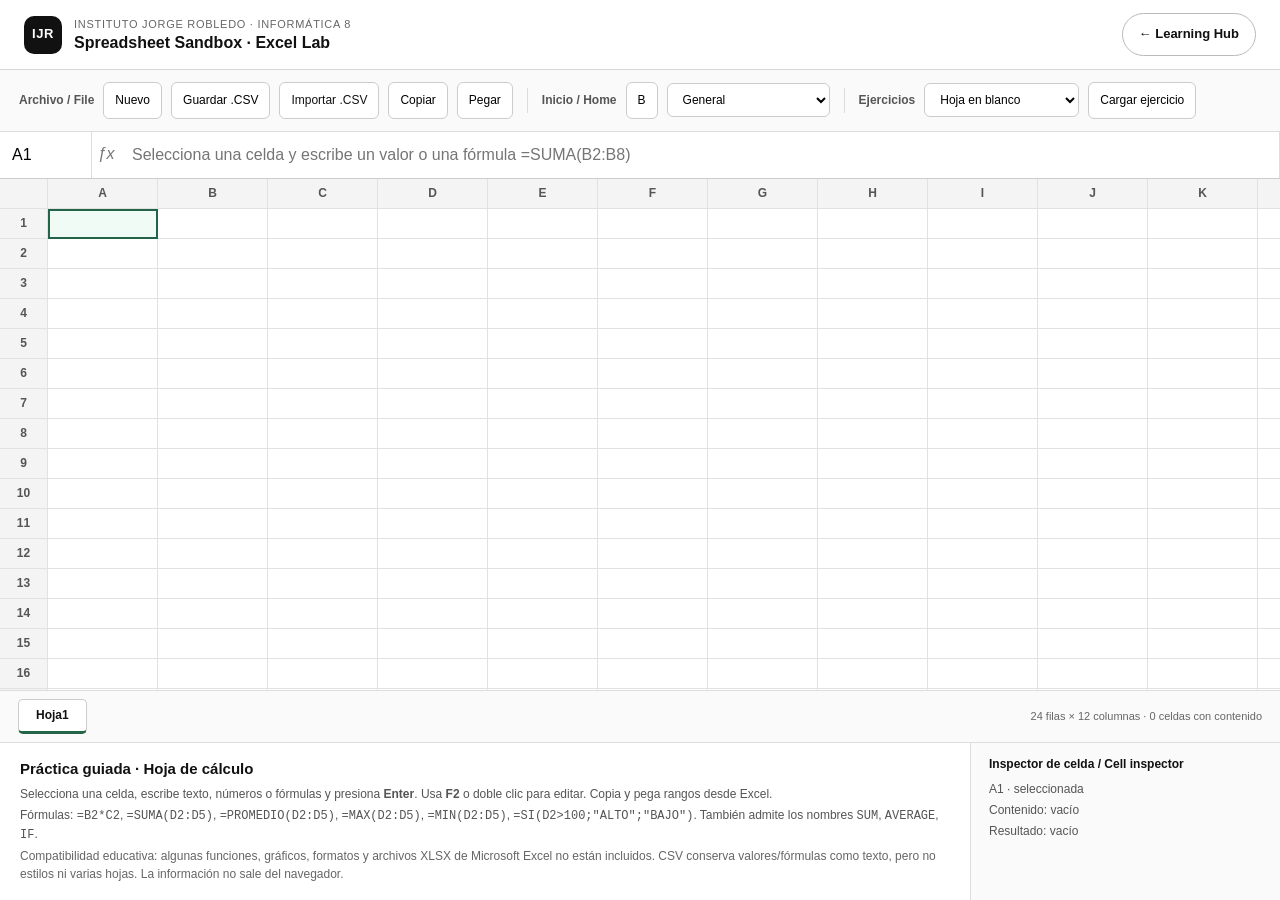
==== excel-sandbox/index.html @ 674bca68 "feat: add functional spreadsheet sandbox with formulas, CSV and guided datasets" ====
<!doctype html>
<html lang="es"><head><meta charset="utf-8"><meta name="viewport" content="width=device-width, initial-scale=1"><title>Excel Sandbox · Informática 8 | IJR</title><link rel="stylesheet" href="../styles.css">
<style>
:root{--line:#d8d8d8;--paper:#fff;--ink:#111;--muted:#666}body{background:#fff}.workspace{height:calc(100vh - 70px);min-height:660px;display:flex;flex-direction:column}.sheet-ribbon{border-bottom:1px solid #ddd;background:#fafafa;padding:12px 19px;display:flex;gap:9px;align-items:center;flex-wrap:wrap}.sheet-ribbon button,.sheet-ribbon label,.sheet-ribbon select{border:1px solid #ccc;border-radius:6px;background:white;padding:8px 11px;font-size:12px;cursor:pointer}.sheet-ribbon button:hover{border-color:#111}.sheet-ribbon select{max-width:210px}.sheet-ribbon input[type=file]{display:none}.sheet-formula{display:grid;grid-template-columns:92px 28px 1fr;align-items:center;border-bottom:1px solid #ccc;background:#fff;height:47px}.sheet-formula input{height:100%;border:0;border-right:1px solid #ddd;padding:0 12px;min-width:0}.sheet-formula span{text-align:center;font-style:italic;color:#777}.sheet-sheet{overflow:auto;flex:1;background:#f8f8f8;position:relative}.sheet-grid{border-collapse:separate;border-spacing:0;min-width:100%;table-layout:fixed;background:white}.sheet-grid th,.sheet-grid td{height:30px;min-width:110px;width:110px;border-right:1px solid #e1e1e1;border-bottom:1px solid #e1e1e1;padding:0 8px;white-space:nowrap;overflow:hidden;text-overflow:ellipsis;font-size:12px}.sheet-grid th{min-width:48px;width:48px;background:#f4f4f4;color:#555;font-weight:650;text-align:center;position:sticky;left:0;z-index:1}.sheet-grid thead th{top:0;position:sticky;z-index:2}.sheet-grid thead th:first-child{left:0;z-index:3}.sheet-grid td{cursor:cell;background:#fff}.sheet-grid td.current{outline:2px solid #226445;outline-offset:-2px;background:#f0fbf5}.sheet-grid td.preview-error{color:#a12828}.sheet-grid td.formula-cell{font-style:normal}.sheet-grid td b{font-weight:inherit}.sheet-grid td[contenteditable=true]{outline:2px solid #111;background:#fff;cursor:text;white-space:pre}.sheet-tabs{border-top:1px solid #ddd;background:#fafafa;padding:8px 18px;display:flex;gap:12px;align-items:center}.sheet-tab{border:1px solid #ccc;background:white;border-bottom:3px solid #226445;border-radius:5px;padding:6px 17px;font-weight:750;font-size:12px}.sheet-status{margin-left:auto;color:#666;font-size:11px}.sheet-bottom{display:grid;grid-template-columns:minmax(0,1fr) 310px;gap:0;border-top:1px solid #ddd}.lesson-guide{padding:14px 20px;max-height:170px;overflow:auto}.lesson-guide h3{font-size:15px;margin:0 0 5px}.lesson-guide p{font-size:12px;color:#555;margin:2px 0}.lesson-guide code{font-size:12px}.inspector{border-left:1px solid #ddd;padding:12px 18px;background:#fafafa}.inspector h3{font-size:12px;margin:0 0 7px}.inspector p{font-size:12px;color:#555;margin:2px 0}.help{color:#666!important}.sr-only{position:absolute!important;width:1px;height:1px;clip:rect(0,0,0,0);overflow:hidden}.number{color:#245e42}.toast{color:#155f42;font-size:12px;font-weight:700}.toast.error{color:#a12828}.toolbar-title{font-weight:800;font-size:12px;color:#555}.toolbar-separator{height:25px;border-left:1px solid #ddd;margin:0 5px}.row0{background:#f3f3f3}.format-select{font-size:12px}
@media(max-width:840px){.workspace{height:auto;min-height:700px}.sheet-sheet{height:430px;flex:auto}.sheet-bottom{grid-template-columns:1fr}.inspector{border-left:0;border-top:1px solid #ddd}.topbar{position:static}.sheet-ribbon{padding:10px}.sheet-grid th,.sheet-grid td{min-width:100px;width:100px}}
</style></head>
<body><header class="topbar"><a href="../" class="brand"><span class="brand-mark">IJR</span><span><small>Instituto Jorge Robledo · Informática 8</small><strong>Spreadsheet Sandbox · Excel Lab</strong></span></a><div class="top-actions"><a class="button button-light" href="../">← Learning Hub</a></div></header>
<main class="workspace"><div class="sheet-ribbon"><span class="toolbar-title">Archivo / File</span><button id="new">Nuevo</button><button id="save">Guardar .CSV</button><label for="import">Importar .CSV<input id="import" type="file" accept=".csv,text/csv,text/plain"></label><button id="copy">Copiar</button><button id="paste">Pegar</button><span class="toolbar-separator"></span><span class="toolbar-title">Inicio / Home</span><button id="bold" title="Negrita de celda">B</button><select id="format" aria-label="Formato de celda"><option value="general">General</option><option value="currency">Moneda (COP)</option><option value="percent">Porcentaje</option><option value="decimal">Número (2 decimales)</option></select><span class="toolbar-separator"></span><span class="toolbar-title">Ejercicios</span><select id="dataset" aria-label="Cargar proyecto práctico"><option value="empty">Hoja en blanco</option><option value="restaurant">Restaurante</option><option value="fruit">Venta de frutas</option><option value="stationery">Papelería e IVA</option><option value="energy">Consumo energético</option></select><button id="load">Cargar ejercicio</button><span id="notify" class="toast" role="status" aria-live="polite"></span></div>
<div class="sheet-formula"><input id="nameBox" aria-label="Referencia de celda" value="A1"><span>ƒx</span><input id="formula" aria-label="Barra de fórmulas" placeholder="Selecciona una celda y escribe un valor o una fórmula =SUMA(B2:B8)"></div>
<div class="sheet-sheet"><table class="sheet-grid" id="grid" aria-label="Hoja de cálculo editable"><thead id="head"></thead><tbody id="body"></tbody></table></div>
<div class="sheet-tabs"><span class="sheet-tab">Hoja1</span><small class="sheet-status" id="status">24 filas × 12 columnas · edición local</small></div>
<section class="sheet-bottom"><div class="lesson-guide"><h3>Práctica guiada · Hoja de cálculo</h3><p>Selecciona una celda, escribe texto, números o fórmulas y presiona <strong>Enter</strong>. Usa <strong>F2</strong> o doble clic para editar. Copia y pega rangos desde Excel.</p><p>Fórmulas: <code>=B2*C2</code>, <code>=SUMA(D2:D5)</code>, <code>=PROMEDIO(D2:D5)</code>, <code>=MAX(D2:D5)</code>, <code>=MIN(D2:D5)</code>, <code>=SI(D2>100;"ALTO";"BAJO")</code>. También admite los nombres <code>SUM</code>, <code>AVERAGE</code>, <code>IF</code>.</p><p class="help">Compatibilidad educativa: algunas funciones, gráficos, formatos y archivos XLSX de Microsoft Excel no están incluidos. CSV conserva valores/fórmulas como texto, pero no estilos ni varias hojas. La información no sale del navegador.</p></div><aside class="inspector"><h3>Inspector de celda / Cell inspector</h3><p id="inspectAddress">A1 · seleccionada</p><p id="inspectRaw">Contenido: vacío</p><p id="inspectValue">Resultado: vacío</p><p id="inspectError"></p></aside></section></main>
<script>
"use strict";
const ROWS=24,COLS=12,STORAGE="ijr-excel-lab-grade8-v1";
const el=id=>document.getElementById(id),names=Array.from({length:COLS},(_,i)=>String.fromCharCode(65+i));let cells={},formats={},bold={},selected="A1",editing=false,clipboard="",lastMessage="";
const at=(r,c)=>names[c]+(r+1);
const valid=k=>/^([A-L])([1-9]|1[0-9]|2[0-4])$/i.test(k);
function tell(msg,error=false){el("notify").textContent=msg;el("notify").className=error?"toast error":"toast";}
function get(k){return cells[k]??""}
function set(k,v){if(!valid(k))return;if(!v)delete cells[k];else cells[k]=String(v);persist();}
function persist(){try{localStorage.setItem(STORAGE,JSON.stringify({cells,formats,bold}))}catch{}}
function restore(){try{const d=JSON.parse(localStorage.getItem(STORAGE)||"{}");if(d&&typeof d==="object"){cells=d.cells&&typeof d.cells==="object"?d.cells:{};formats=d.formats&&typeof d.formats==="object"?d.formats:{};bold=d.bold&&typeof d.bold==="object"?d.bold:{}}}catch{}}
function number(v){if(typeof v==="number")return v;if(typeof v==="boolean")return v?1:0;if(v===null||v==="")return 0;const t=String(v).trim();const n=Number(t.replace(",","."));if(!Number.isFinite(n))throw Error("#VALOR!");return n}
function parseFormula(expr,visiting){const src=expr.slice(1).replace(/\$([A-L])/gi,"$1").replace(/([A-L])\$(\d+)/gi,"$1$2");
const tok=src.match(/"(?:""|[^"])*"|\d+(?:[.,]\d+)?|[A-Za-zÁÉÍÓÚÑ_][\wÁÉÍÓÚÑ]*|>=|<=|<>|[()+*\/:;,%=<>-]/g)||[];if(tok.join("")!==src.replace(/\s+/g,""))throw Error("#FORMULA!");
let p=0;const peek=()=>tok[p],pop=()=>tok[p++];function val(k){k=k.toUpperCase();if(!valid(k))throw Error("#REF!");if(visiting.has(k))throw Error("#CIRCULAR!");const v=get(k);if(!v)return 0;if(v.startsWith("=")){const next=new Set(visiting);next.add(k);return parseFormula(v,next)}if(/^-?\d+(?:[.,]\d+)?$/.test(v.trim()))return Number(v.replace(",","."));return v}
function range(a,b){const x=/^([A-L])(\d+)$/i.exec(a),y=/^([A-L])(\d+)$/i.exec(b);if(!x||!y||!valid(a)||!valid(b))throw Error("#REF!");const out=[];for(let r=Math.min(+x[2],+y[2]);r<=Math.max(+x[2],+y[2]);r++)for(let c=Math.min(names.indexOf(x[1].toUpperCase()),names.indexOf(y[1].toUpperCase()));c<=Math.max(names.indexOf(x[1].toUpperCase()),names.indexOf(y[1].toUpperCase()));c++)out.push(val(names[c]+r));return out}
function primary(){let t=pop();if(t===undefined)throw Error("#FORMULA!");if(t==="+")return number(primary());if(t==="-")return-number(primary());if(t==="("){const x=comparison();if(pop()!==")")throw Error("#FORMULA!");return x}if(t.startsWith('"'))return t.slice(1,-1).replace(/""/g,'"');if(/^\d/.test(t))return Number(t.replace(",","."));if(/^[A-Za-zÁÉÍÓÚÑ_]/.test(t)){const u=t.toUpperCase();if(peek()==="("){pop();const args=[];while(peek()!==")"){if(p>=tok.length)throw Error("#FORMULA!");args.push(comparison());if(peek()===";"||peek()===",")pop();else if(peek()!==")")throw Error("#FORMULA!");}pop();const flat=args.flat(Infinity);const nums=flat.filter(x=>x!==""&&x!==null).map(number);switch(u){case "SUM":case "SUMA":return nums.reduce((a,b)=>a+b,0);case "AVERAGE":case "PROMEDIO":return nums.length?nums.reduce((a,b)=>a+b,0)/nums.length:0;case "MIN":return Math.min(...nums);case "MAX":return Math.max(...nums);case "COUNT":case "CONTAR":return nums.length;case "IF":case "SI":return args[0]?args[1]:args[2];default:throw Error("#NOMBRE?")}}
if(peek()===":"){pop();const e=pop();return range(u,e)}return val(u)}throw Error("#FORMULA!")}
function mul(){let a=primary();while(["*","/"].includes(peek())){const op=pop(),b=primary();if(op==="*")a=number(a)*number(b);else{const den=number(b);if(den===0)throw Error("#DIV/0!");a=number(a)/den}}return a}
function add(){let a=mul();while(["+","-"].includes(peek())){const op=pop(),b=mul();a=op==="+"?number(a)+number(b):number(a)-number(b)}return a}
function comparison(){let a=add();while(["=","<>",">","<",">=","<="].includes(peek())){const op=pop(),b=add();const na=Number(a),nb=Number(b),x=Number.isFinite(na)&&Number.isFinite(nb)?na:String(a),y=Number.isFinite(na)&&Number.isFinite(nb)?nb:String(b);a=op==="="?x===y:op==="<>"?x!==y:op===">"?x>y:op==="<"?x<y:op===">="?x>=y:x<=y}return a}
const ans=comparison();if(p!==tok.length)throw Error("#FORMULA!");return ans}
function evaluate(k){const raw=get(k);if(!raw)return{value:"",error:""};if(raw[0]!=="=")return{value:raw,error:""};try{const result=parseFormula(raw,new Set([k]));return{value:typeof result==="boolean"?(result?"VERDADERO":"FALSO"):result,error:""}}catch(e){return{value:e.message.startsWith("#")?e.message:"#ERROR!",error:e.message}}}
function display(k){const o=evaluate(k),f=formats[k];if(o.error)return o.value;const v=o.value;if(v===""||typeof v!=="number"||!Number.isFinite(v))return String(v);if(f==="currency")return new Intl.NumberFormat("es-CO",{style:"currency",currency:"COP",maximumFractionDigits:2,minimumFractionDigits:2}).format(v);if(f==="percent")return new Intl.NumberFormat("es-CO",{style:"percent",minimumFractionDigits:1,maximumFractionDigits:1}).format(v);if(f==="decimal")return v.toFixed(2);return String(Number(v.toFixed(8)))}
function render(){const body=el("body");body.replaceChildren();for(let r=0;r<ROWS;r++){const tr=document.createElement("tr"),th=document.createElement("th");th.textContent=r+1;th.scope="row";tr.append(th);for(let c=0;c<COLS;c++){const k=at(r,c),td=document.createElement("td");td.dataset.cell=k;td.textContent=display(k);td.className=(k===selected?"current ":"")+(get(k).startsWith("=")?"formula-cell ":"")+(evaluate(k).error?"preview-error ":"");td.style.fontWeight=bold[k]?"bold":"normal";td.title=k+" · "+get(k);tr.append(td)}body.append(tr)}updateInspector()}
function updateInspector(){const o=evaluate(selected);el("nameBox").value=selected;el("formula").value=get(selected);el("inspectAddress").textContent=selected+" · seleccionada";el("inspectRaw").textContent="Contenido: "+(get(selected)||"vacío");el("inspectValue").textContent="Resultado: "+(display(selected)||"vacío");el("inspectError").textContent=o.error?"Error: "+o.error:"";el("format").value=formats[selected]||"general";el("status").textContent=ROWS+" filas × "+COLS+" columnas · "+Object.keys(cells).length+" celdas con contenido"}
function select(k){if(!valid(k))return;selected=k;render()}
function commit(v){set(selected,v);render()}
function move(dx,dy){const m=/^([A-L])(\d+)$/.exec(selected),c=names.indexOf(m[1]),r=Number(m[2])-1;select(at(Math.min(ROWS-1,Math.max(0,r+dy)),Math.min(COLS-1,Math.max(0,c+dx))))}
function beginEdit(){const td=document.querySelector('td[data-cell="'+selected+'"]');if(!td)return;td.contentEditable="true";td.textContent=get(selected);td.focus();const sel=window.getSelection(),range=document.createRange();range.selectNodeContents(td);range.collapse(false);sel.removeAllRanges();sel.addRange(range);editing=true}
function endEdit(td,keep=true){if(!editing)return;const v=td.textContent;td.contentEditable="false";editing=false;if(keep)commit(v);else render()}
function csvFields(line){const out=[];let current="",quote=false;for(let i=0;i<line.length;i++){const ch=line[i];if(ch==='"'&&quote&&line[i+1]==='"'){current+='"';i++}else if(ch==='"')quote=!quote;else if(ch===","&&!quote){out.push(current);current=""}else current+=ch}out.push(current);return out}
function csvRows(input){const out=[];let field="",row=[],quote=false;for(let i=0;i<input.length;i++){const ch=input[i];if(ch==='"'&&quote&&input[i+1]==='"'){field+='"';i++}else if(ch==='"')quote=!quote;else if(ch===","&&!quote){row.push(field);field=""}else if((ch==="\n"||ch==="\r")&&!quote){if(ch==="\r"&&input[i+1]==="\n")i++;row.push(field);out.push(row);field="";row=[]}else field+=ch}if(field!==""||row.length){row.push(field);out.push(row)}return out}
function csvEscape(value){const s=String(value);return /[",\r\n]/.test(s)?'"'+s.replace(/"/g,'""')+'"':s}
function pasteBlock(text){const lines=text.replace(/\r/g,"").split("\n").filter((v,i,a)=>!(i===a.length-1&&v===""));const {r,c}=coordinates(selected);let changed=0;lines.forEach((line,dy)=>{const entries=line.includes("\t")?line.split("\t"):csvFields(line);entries.forEach((v,dx)=>{const rr=r+dy,cc=c+dx;if(rr<ROWS&&cc<COLS){set(at(rr,cc),v);changed++}})});render();tell(changed+" celdas actualizadas")}
function coordinates(k){const m=/^([A-L])(\d+)$/.exec(k);return{r:Number(m[2])-1,c:names.indexOf(m[1])}}
function loadData(which){if(which==="empty"){cells={};formats={};bold={};persist();render();return}
const examples={
restaurant:[["Producto","Cantidad","Precio unitario","Total"],["Hamburguesa","4","14000","=B2*C2"],["Perro caliente","6","9000","=B3*C3"],["Jugo","8","5000","=B4*C4"],["Total","","","=SUMA(D2:D4)"]],
fruit:[["Fruta","Kilogramos","Precio/kg","Subtotal"],["Manzana","5","6000","=B2*C2"],["Mango","7","4500","=B3*C3"],["Banano","12","2500","=B4*C4"],["Venta total","","","=SUMA(D2:D4)"]],
stationery:[["Producto","Cantidad","Precio unitario","Subtotal","IVA (ejemplo 19%)","Total"],["Cuaderno","5","4500","=B2*C2","=D2*0.19","=D2+E2"],["Lápiz","12","1200","=B3*C3","=D3*0.19","=D3+E3"],["Marcador","6","3000","=B4*C4","=D4*0.19","=D4+E4"],["Gran total","","","","","=SUMA(F2:F4)"]],
energy:[["Habitación","Potencia (kW)","Horas","Energía (kWh)","Tarifa supuesta COP/kWh","Costo"],["Sala","0.12","100","=B2*C2","800","=D2*E2"],["Cocina","0.18","80","=B3*C3","800","=D3*E3"],["Habitación","0.08","120","=B4*C4","800","=D4*E4"],["Total","","","=SUMA(D2:D4)","","=SUMA(F2:F4)"]]};
cells={};formats={};bold={};(examples[which]||[]).forEach((row,r)=>row.forEach((v,c)=>{if(v)cells[at(r,c)]=v;if(r===0)bold[at(r,c)]=true}));if(which!=="energy"){for(let r=1;r<=4;r++)formats["D"+(r+1)]="currency"}else for(let r=1;r<=4;r++)formats["F"+(r+1)]="currency";persist();render();tell("Ejercicio cargado · modifica las celdas para practicar")}
function setup(){el("head").innerHTML="<tr><th></th>"+names.map(c=>"<th scope='col'>"+c+"</th>").join("")+"</tr>";restore();render();const body=el("body");body.addEventListener("click",e=>{const td=e.target.closest("td");if(td&&!editing)select(td.dataset.cell)});body.addEventListener("dblclick",e=>{const td=e.target.closest("td");if(td){selected=td.dataset.cell;beginEdit()}});body.addEventListener("keydown",e=>{const td=e.target.closest('td[contenteditable=true]');if(!td)return;if(e.key==="Enter"){e.preventDefault();endEdit(td);move(0,1)}else if(e.key==="Escape"){e.preventDefault();endEdit(td,false)}});body.addEventListener("focusout",e=>{const td=e.target.closest('td[contenteditable=true]');if(td&&editing)endEdit(td)});el("formula").addEventListener("keydown",e=>{if(e.key==="Enter"){commit(e.target.value);move(0,1)}if(e.key==="Escape")updateInspector()});el("nameBox").addEventListener("keydown",e=>{if(e.key==="Enter"){const k=e.target.value.trim().toUpperCase();if(valid(k))select(k);else{tell("Referencia fuera de rango (A1:L24)",true);updateInspector()}}});document.addEventListener("keydown",e=>{if(e.target.closest("input,textarea,select,[contenteditable=true]"))return;if(e.key==="ArrowRight"){e.preventDefault();move(1,0)}if(e.key==="ArrowLeft"){e.preventDefault();move(-1,0)}if(e.key==="ArrowDown"){e.preventDefault();move(0,1)}if(e.key==="ArrowUp"){e.preventDefault();move(0,-1)}if(e.key==="Enter"||e.key==="F2"){e.preventDefault();beginEdit()}if(e.key==="Delete"||e.key==="Backspace"){e.preventDefault();commit("")}});el("new").onclick=()=>{if(confirm("¿Crear una hoja nueva? Se reemplazarán los datos de esta hoja.")){loadData("empty");tell("Nueva hoja creada")}};el("load").onclick=()=>{if(confirm("¿Cargar el ejercicio y reemplazar la hoja actual?"))loadData(el("dataset").value)};el("bold").onclick=()=>{bold[selected]=!bold[selected];persist();render()};el("format").onchange=e=>{formats[selected]=e.target.value;persist();render()};el("copy").onclick=async()=>{clipboard=get(selected);try{await navigator.clipboard.writeText(clipboard);tell("Celda copiada")}catch{tell("Copiado para pegar dentro del sandbox")}};el("paste").onclick=async()=>{let text=clipboard;try{text=await navigator.clipboard.readText()}catch{}if(text){pasteBlock(text)}else tell("No hay contenido copiado",true)};el("save").onclick=()=>{let maxR=0,maxC=0;for(const k of Object.keys(cells)){const v=coordinates(k);maxR=Math.max(maxR,v.r);maxC=Math.max(maxC,v.c)}const lines=[];for(let r=0;r<=maxR;r++){const fields=[];for(let c=0;c<=maxC;c++)fields.push(csvEscape(get(at(r,c))));lines.push(fields.join(","))}const blob=new Blob(["\uFEFF"+lines.join("\r\n")],{type:"text/csv;charset=utf-8"}),url=URL.createObjectURL(blob),a=document.createElement("a");a.href=url;a.download="ijr-informatica-8-hoja.csv";a.click();URL.revokeObjectURL(url);tell("CSV exportado")};el("import").onchange=async e=>{const f=e.target.files[0];if(!f)return;if(f.size>1000000){tell("Archivo demasiado grande",true);return}const s=await f.text(),data=csvRows(s.replace(/^\uFEFF/,""));if(!confirm("¿Importar CSV y reemplazar el contenido actual?"))return;cells={};formats={};bold={};let count=0;data.slice(0,ROWS).forEach((row,r)=>row.slice(0,COLS).forEach((v,c)=>{if(v){cells[at(r,c)]=v;count++}}));persist();render();tell("CSV importado: "+count+" celdas");e.target.value=""};}
setup();
</script></body></html>
---- styles.css ----
:root{
  --ink:#111;
  --muted:#676767;
  --line:#dddddd;
  --line-strong:#b9b9b9;
  --paper:#ffffff;
  --soft:#f7f7f5;
  --soft-2:#f1f1ef;
  --ok:#235b32;
  --bad:#8b2525;
  --radius:18px;
  --shadow:0 12px 40px rgba(0,0,0,.045);
}
*{box-sizing:border-box}
html{scroll-behavior:smooth}
body{
  margin:0;
  background:var(--paper);
  color:var(--ink);
  font-family:Inter,ui-sans-serif,-apple-system,BlinkMacSystemFont,"Segoe UI",Helvetica,Arial,sans-serif;
  line-height:1.55;
  -webkit-font-smoothing:antialiased;
}
button,input,textarea{font:inherit}
a{color:inherit}
code,.code-font{font-family:"SFMono-Regular",Consolas,"Liberation Mono",Menlo,monospace}
.topbar{
  position:sticky;
  top:0;
  z-index:30;
  min-height:70px;
  display:flex;
  align-items:center;
  justify-content:space-between;
  gap:24px;
  padding:10px 24px;
  border-bottom:1px solid var(--line);
  background:rgba(255,255,255,.94);
  backdrop-filter:blur(14px);
}
.brand{display:flex;align-items:center;gap:12px;text-decoration:none;min-width:0}
.brand-mark{
  width:38px;height:38px;border-radius:10px;background:#111;color:#fff;
  display:grid;place-items:center;font-size:13px;font-weight:800;letter-spacing:.04em;flex:0 0 auto;
}
.brand small{display:block;color:var(--muted);font-size:11px;text-transform:uppercase;letter-spacing:.065em;white-space:nowrap}
.brand strong{display:block;font-size:16px;line-height:1.2}
.top-actions{display:flex;align-items:center;gap:14px}
.text-link{font-size:13px;color:var(--muted);text-underline-offset:4px}
.button{
  border:1px solid #111;border-radius:999px;padding:10px 16px;min-height:40px;
  display:inline-flex;align-items:center;justify-content:center;gap:8px;text-decoration:none;
  font-weight:750;font-size:13px;cursor:pointer;transition:transform .2s ease,background .2s ease,color .2s ease,border-color .2s ease;
}
.button:hover{transform:translateY(-1px)}
.button-dark{background:#111;color:#fff}
.button-dark:hover{background:#2c2c2c}
.button-light{background:#fff;color:#111;border-color:var(--line-strong)}
.button-light:hover{background:var(--soft)}
.app-layout{display:grid;grid-template-columns:310px minmax(0,1fr);max-width:1500px;margin:0 auto;min-height:calc(100vh - 70px)}
.sidebar{
  position:sticky;top:70px;height:calc(100vh - 70px);overflow:auto;
  border-right:1px solid var(--line);padding:34px 24px 28px;background:#fff;
}
.sidebar-head{padding-bottom:20px;border-bottom:1px solid var(--line)}
.eyebrow{margin:0 0 8px;font-size:11px;font-weight:850;letter-spacing:.12em;color:#555;text-transform:uppercase}
.sidebar h2{margin:0;font-size:24px;line-height:1.15;letter-spacing:-.025em}
.sidebar p{margin:9px 0 0;color:var(--muted);font-size:13px}
.topic-nav{display:grid;gap:4px;padding:18px 0}
.topic-button{
  position:relative;width:100%;display:grid;grid-template-columns:34px 1fr auto;align-items:center;gap:8px;
  border:0;background:transparent;text-align:left;padding:10px 8px;border-radius:11px;color:#444;cursor:pointer;
  transition:background .2s ease,color .2s ease,transform .2s ease;
}
.topic-button:hover{background:var(--soft);color:#111;transform:translateX(2px)}
.topic-button.active{background:#111;color:#fff}
.topic-number{font-size:11px;font-weight:800;letter-spacing:.06em;opacity:.72}
.topic-name{font-size:13px;font-weight:720}
.topic-check{width:18px;height:18px;border:1px solid currentColor;border-radius:50%;display:grid;place-items:center;font-size:10px;opacity:.55}
.topic-button.reviewed .topic-check{opacity:1;background:currentColor}
.topic-button.reviewed .topic-check::after{content:"✓";color:#fff}
.topic-button.active.reviewed .topic-check{background:#fff}
.topic-button.active.reviewed .topic-check::after{color:#111}
.progress-card{border-top:1px solid var(--line);padding-top:18px}
.progress-copy{display:flex;justify-content:space-between;align-items:center;font-size:12px;color:var(--muted)}
.progress-copy strong{color:#111}
.progress-track{height:5px;background:var(--soft-2);border-radius:99px;margin-top:10px;overflow:hidden}
.progress-track span{display:block;height:100%;width:0;background:#111;border-radius:99px;transition:width .45s cubic-bezier(.22,1,.36,1)}
.progress-card p{font-size:11px;margin-top:8px}
.main-content{min-width:0;padding:0 50px 72px}
.hero{padding:72px 0 52px;border-bottom:1px solid var(--line);max-width:1080px}
.hero h1{margin:0;max-width:800px;font-size:clamp(42px,6vw,82px);line-height:.98;letter-spacing:-.055em;font-weight:820}
.hero-copy{margin:24px 0 0;max-width:680px;font-size:18px;color:var(--muted)}
.hero-actions{display:flex;gap:10px;flex-wrap:wrap;margin-top:28px}
.path-strip{display:flex;align-items:center;gap:9px;flex-wrap:wrap;margin-top:40px;color:#777;font-size:11px;font-weight:700;letter-spacing:.03em}
.path-strip i{width:20px;height:1px;background:#bbb;display:inline-block}
.lesson-shell{max-width:1080px;padding:56px 0 16px;min-height:500px}
.lesson-shell.swap-in{animation:floatIn .36s cubic-bezier(.22,1,.36,1)}
.lesson-header{display:grid;grid-template-columns:minmax(0,1fr) auto;gap:24px;align-items:end;padding-bottom:28px;border-bottom:1px solid var(--line)}
.lesson-index{display:inline-flex;align-items:center;gap:8px;color:#666;font-size:12px;font-weight:800;letter-spacing:.08em;text-transform:uppercase;margin-bottom:12px}
.lesson-title{margin:0;font-size:clamp(34px,4.5vw,58px);line-height:1;letter-spacing:-.045em}
.lesson-lead{margin:18px 0 0;color:var(--muted);font-size:17px;max-width:720px}
.review-button{white-space:nowrap}
.review-button.done{background:#fff;color:#111;border-color:#111}
.lesson-grid{display:grid;grid-template-columns:minmax(0,1.1fr) minmax(320px,.9fr);gap:22px;margin-top:28px;align-items:start}
.panel{border:1px solid var(--line);border-radius:var(--radius);background:#fff;padding:24px;box-shadow:var(--shadow)}
.panel.soft{background:var(--soft);box-shadow:none}
.panel h3{margin:0 0 12px;font-size:18px;letter-spacing:-.02em}
.panel p{margin:0;color:var(--muted)}
.definition{font-size:18px;color:#222!important;line-height:1.6}
.syntax-list{display:grid;gap:8px;margin-top:18px}
.syntax-row{display:grid;grid-template-columns:1fr auto;gap:14px;align-items:center;padding:10px 0;border-top:1px solid var(--line)}
.syntax-row span{font-size:13px;color:#555}
.syntax-row code{font-size:13px;background:#fff;border:1px solid var(--line);padding:4px 7px;border-radius:7px;color:#111;white-space:nowrap}
.figure-panel{min-height:265px;display:grid;align-content:center}
.figure-label{font-size:11px;font-weight:800;letter-spacing:.08em;text-transform:uppercase;color:#777;margin-bottom:8px}
.figure{width:100%;max-height:260px;overflow:visible}
.figure *{vector-effect:non-scaling-stroke}
.figure .stroke{stroke:#111;stroke-width:1.7;fill:none;stroke-linecap:round;stroke-linejoin:round}
.figure .soft-stroke{stroke:#aaa;stroke-width:1.2;fill:none;stroke-dasharray:4 6}
.figure .fill{fill:#111}
.figure .paper{fill:#fff;stroke:#111;stroke-width:1.5}
.figure .shade{fill:#f2f2ef;stroke:#111;stroke-width:1.3}
.figure text{fill:#111;font-family:Inter,Arial,sans-serif;font-size:12px}
.lesson-shell.swap-in .figure .trace{stroke-dasharray:500;stroke-dashoffset:500;animation:draw 1.1s .08s ease forwards}
.example-block{margin-top:22px;border-top:1px solid var(--line);padding-top:22px}
.example-block h3{margin:0 0 10px;font-size:16px}
.code-card{position:relative;background:#111;color:#f7f7f7;border-radius:14px;padding:18px 18px 16px;overflow:auto}
.code-card pre{margin:0;font:13px/1.65 "SFMono-Regular",Consolas,"Liberation Mono",Menlo,monospace;white-space:pre-wrap}
.code-caption{margin-top:9px!important;font-size:12px!important;color:#777!important}
.practice-section{margin-top:22px;border:1px solid #111;border-radius:var(--radius);overflow:hidden;background:#fff}
.practice-head{display:flex;justify-content:space-between;gap:16px;align-items:flex-start;padding:22px 24px;border-bottom:1px solid var(--line)}
.practice-head h3{margin:0;font-size:20px}
.practice-head p{margin:5px 0 0;color:var(--muted);font-size:13px}
.runtime-badge{font-size:11px;border:1px solid var(--line-strong);border-radius:999px;padding:6px 9px;white-space:nowrap;color:#666;background:#fff}
.runtime-badge.ready{border-color:#111;color:#111}
.exercise-tabs{display:flex;gap:4px;padding:12px 16px;border-bottom:1px solid var(--line);overflow:auto}
.exercise-tab{border:0;background:transparent;border-radius:999px;padding:8px 11px;font-size:12px;color:#666;cursor:pointer;white-space:nowrap}
.exercise-tab:hover{background:var(--soft)}
.exercise-tab.active{background:#111;color:#fff}
.exercise-body{display:grid;grid-template-columns:minmax(0,.78fr) minmax(0,1.22fr);min-height:330px}
.exercise-instructions{padding:24px;border-right:1px solid var(--line)}
.exercise-kicker{font-size:11px;font-weight:800;letter-spacing:.08em;color:#777;text-transform:uppercase}
.exercise-instructions h4{font-size:21px;line-height:1.2;margin:8px 0 10px;letter-spacing:-.02em}
.exercise-instructions p{font-size:13px;color:var(--muted);margin:0}
.expected{margin-top:18px;padding:12px;background:var(--soft);border-radius:10px;font-size:12px;color:#555}
.expected code{color:#111}
.editor-wrap{display:flex;flex-direction:column;min-width:0;background:#fbfbfa}
.editor-toolbar{display:flex;justify-content:space-between;align-items:center;padding:10px 12px;border-bottom:1px solid var(--line);font-size:11px;color:#777}
.editor-actions{display:flex;gap:7px}
.small-button{border:1px solid var(--line-strong);background:#fff;color:#111;border-radius:8px;padding:6px 9px;font-size:11px;font-weight:700;cursor:pointer}
.small-button:hover{background:var(--soft)}
.small-button.primary{background:#111;color:#fff;border-color:#111}
.code-editor{width:100%;min-height:170px;resize:vertical;border:0;border-bottom:1px solid var(--line);outline:none;padding:17px 18px;background:#fbfbfa;color:#111;font:13px/1.65 "SFMono-Regular",Consolas,"Liberation Mono",Menlo,monospace;tab-size:4}
.code-editor:focus{box-shadow:inset 3px 0 0 #111}
.output-wrap{padding:13px 16px 16px;background:#fff;min-height:90px}
.output-label{display:flex;justify-content:space-between;align-items:center;font-size:10px;text-transform:uppercase;letter-spacing:.08em;color:#777;font-weight:800}
.output{margin:8px 0 0;min-height:40px;white-space:pre-wrap;word-break:break-word;font:12px/1.55 "SFMono-Regular",Consolas,"Liberation Mono",Menlo,monospace;color:#111}
.exercise-feedback{font-size:11px;text-transform:none;letter-spacing:0;font-weight:700}
.exercise-feedback.ok{color:var(--ok)}
.exercise-feedback.bad{color:var(--bad)}
.topic-footer{display:flex;justify-content:space-between;align-items:center;gap:12px;margin-top:24px;padding-top:20px;border-top:1px solid var(--line)}
.topic-footer span{font-size:12px;color:#777}
.next-button{border:0;background:transparent;color:#111;font-weight:800;cursor:pointer;padding:8px 0}
.next-button:hover{text-decoration:underline;text-underline-offset:4px}
.reference-section{max-width:1080px;margin-top:56px;padding:56px 0;border-top:1px solid var(--line)}
.section-heading h2{margin:0;font-size:clamp(32px,4vw,50px);line-height:1;letter-spacing:-.04em}
.section-heading>p:last-child{margin:16px 0 0;color:var(--muted);max-width:640px}
.reference-grid{display:grid;grid-template-columns:repeat(4,minmax(0,1fr));gap:10px;margin-top:26px}
.reference-grid article{min-height:94px;border:1px solid var(--line);border-radius:13px;padding:14px;background:#fff;transition:transform .2s ease,border-color .2s ease}
.reference-grid article:hover{transform:translateY(-2px);border-color:#999}
.reference-grid span{display:block;color:#777;font-size:11px;margin-bottom:10px}
.reference-grid code{display:block;color:#111;font-size:12px;white-space:nowrap;overflow:auto}
.reference-note{margin-top:16px;border-left:3px solid #111;padding:13px 16px;background:var(--soft);font-size:13px;color:#555}
.reference-note code{color:#111}
.footer{max-width:1080px;border-top:1px solid var(--line);padding-top:22px;display:flex;justify-content:space-between;gap:18px;color:#777;font-size:12px}
.footer a{text-underline-offset:3px}
@keyframes floatIn{from{opacity:0;transform:translateY(11px)}to{opacity:1;transform:translateY(0)}}
@keyframes draw{to{stroke-dashoffset:0}}
@media(max-width:1050px){
  .app-layout{grid-template-columns:250px minmax(0,1fr)}
  .main-content{padding-left:34px;padding-right:34px}
  .lesson-grid{grid-template-columns:1fr}
  .reference-grid{grid-template-columns:repeat(3,minmax(0,1fr))}
  .exercise-body{grid-template-columns:1fr}
  .exercise-instructions{border-right:0;border-bottom:1px solid var(--line)}
}
@media(max-width:780px){
  .topbar{padding:9px 14px}.brand small{display:none}.top-actions .text-link{display:none}.top-actions .button{padding:8px 11px;font-size:11px}
  .app-layout{display:block}.sidebar{position:static;height:auto;border-right:0;border-bottom:1px solid var(--line);padding:20px 16px 14px;overflow:visible}
  .sidebar-head p:last-child,.progress-card{display:none}.sidebar-head{padding-bottom:10px;border-bottom:0}.sidebar h2{font-size:20px}
  .topic-nav{display:flex;overflow:auto;gap:6px;padding:8px 0 4px;scrollbar-width:none}.topic-nav::-webkit-scrollbar{display:none}
  .topic-button{width:auto;grid-template-columns:auto auto;padding:9px 12px;white-space:nowrap;border:1px solid var(--line)}.topic-button:hover{transform:none}.topic-check{display:none}
  .main-content{padding:0 18px 50px}.hero{padding:44px 0 36px}.hero h1{font-size:48px}.hero-copy{font-size:16px}.path-strip{display:none}
  .lesson-shell{padding-top:38px}.lesson-header{grid-template-columns:1fr;align-items:start}.review-button{justify-self:start}
  .panel{padding:18px}.figure-panel{min-height:220px}.practice-head{padding:18px;display:block}.runtime-badge{display:inline-block;margin-top:10px}
  .exercise-instructions{padding:18px}.reference-grid{grid-template-columns:repeat(2,minmax(0,1fr))}.footer{display:block}.footer a{display:inline-block;margin-top:8px}
}
@media(max-width:480px){
  .brand strong{font-size:14px}.brand-mark{width:34px;height:34px}.top-actions .button{max-width:120px;text-align:center;line-height:1.1}
  .hero h1{font-size:40px}.hero-actions{display:grid}.hero-actions .button{width:100%}
  .lesson-title{font-size:38px}.reference-grid{grid-template-columns:1fr}.topic-footer{align-items:flex-start;flex-direction:column}.next-button{padding:0}
}
@media(prefers-reduced-motion:reduce){
  html{scroll-behavior:auto}*,*::before,*::after{animation-duration:.01ms!important;animation-iteration-count:1!important;transition-duration:.01ms!important}
}
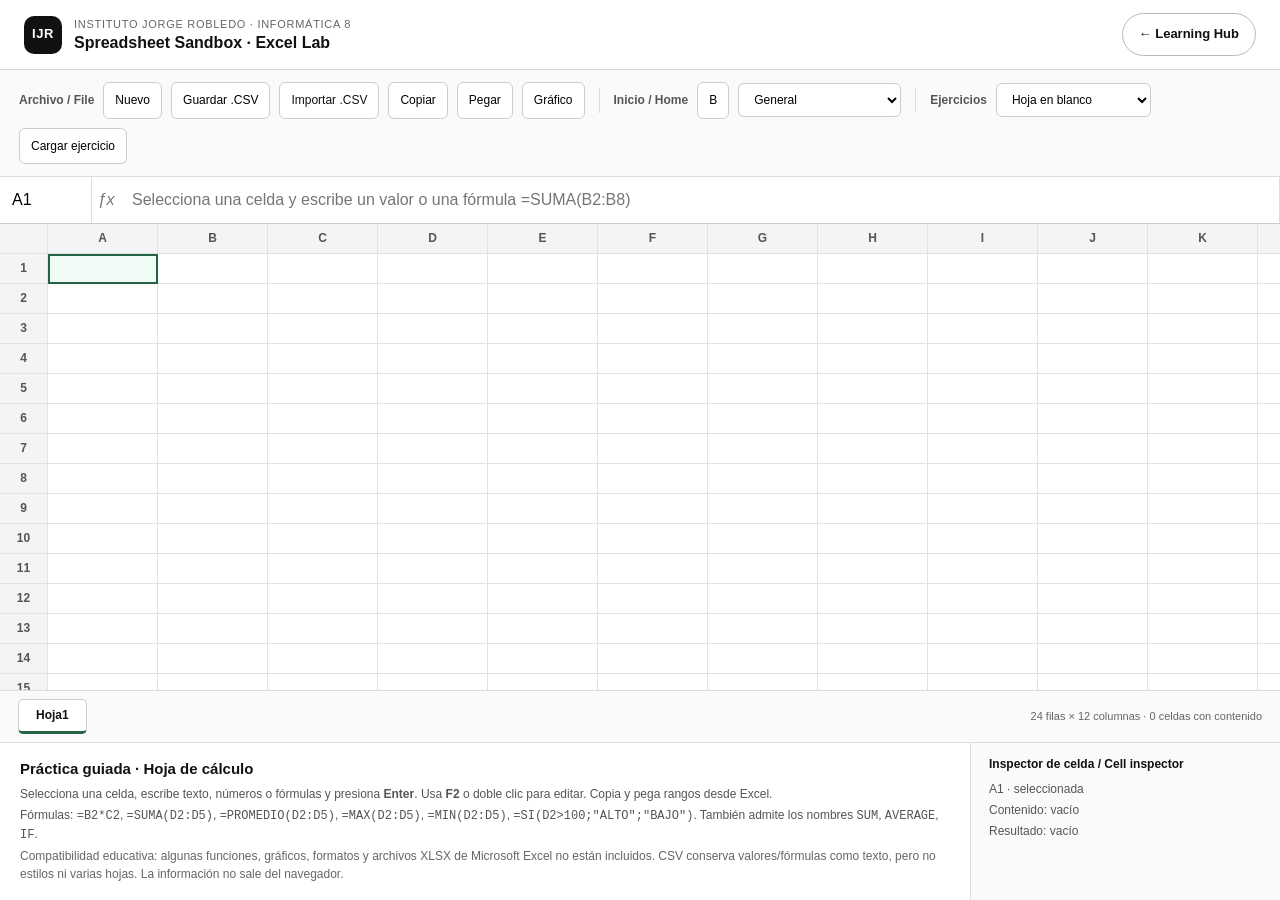
==== commit c958a662: "fix: IF formula evaluation and add chart preview and deep-linked exercises" ====
--- a/excel-sandbox/index.html
+++ b/excel-sandbox/index.html
@@ -5,11 +5,11 @@
 @media(max-width:840px){.workspace{height:auto;min-height:700px}.sheet-sheet{height:430px;flex:auto}.sheet-bottom{grid-template-columns:1fr}.inspector{border-left:0;border-top:1px solid #ddd}.topbar{position:static}.sheet-ribbon{padding:10px}.sheet-grid th,.sheet-grid td{min-width:100px;width:100px}}
 </style></head>
 <body><header class="topbar"><a href="../" class="brand"><span class="brand-mark">IJR</span><span><small>Instituto Jorge Robledo · Informática 8</small><strong>Spreadsheet Sandbox · Excel Lab</strong></span></a><div class="top-actions"><a class="button button-light" href="../">← Learning Hub</a></div></header>
-<main class="workspace"><div class="sheet-ribbon"><span class="toolbar-title">Archivo / File</span><button id="new">Nuevo</button><button id="save">Guardar .CSV</button><label for="import">Importar .CSV<input id="import" type="file" accept=".csv,text/csv,text/plain"></label><button id="copy">Copiar</button><button id="paste">Pegar</button><span class="toolbar-separator"></span><span class="toolbar-title">Inicio / Home</span><button id="bold" title="Negrita de celda">B</button><select id="format" aria-label="Formato de celda"><option value="general">General</option><option value="currency">Moneda (COP)</option><option value="percent">Porcentaje</option><option value="decimal">Número (2 decimales)</option></select><span class="toolbar-separator"></span><span class="toolbar-title">Ejercicios</span><select id="dataset" aria-label="Cargar proyecto práctico"><option value="empty">Hoja en blanco</option><option value="restaurant">Restaurante</option><option value="fruit">Venta de frutas</option><option value="stationery">Papelería e IVA</option><option value="energy">Consumo energético</option></select><button id="load">Cargar ejercicio</button><span id="notify" class="toast" role="status" aria-live="polite"></span></div>
+<main class="workspace"><div class="sheet-ribbon"><span class="toolbar-title">Archivo / File</span><button id="new">Nuevo</button><button id="save">Guardar .CSV</button><label for="import">Importar .CSV<input id="import" type="file" accept=".csv,text/csv,text/plain"></label><button id="copy">Copiar</button><button id="paste">Pegar</button><button id="chartBtn">Gráfico</button><span class="toolbar-separator"></span><span class="toolbar-title">Inicio / Home</span><button id="bold" title="Negrita de celda">B</button><select id="format" aria-label="Formato de celda"><option value="general">General</option><option value="currency">Moneda (COP)</option><option value="percent">Porcentaje</option><option value="decimal">Número (2 decimales)</option></select><span class="toolbar-separator"></span><span class="toolbar-title">Ejercicios</span><select id="dataset" aria-label="Cargar proyecto práctico"><option value="empty">Hoja en blanco</option><option value="restaurant">Restaurante</option><option value="fruit">Venta de frutas</option><option value="stationery">Papelería e IVA</option><option value="energy">Consumo energético</option></select><button id="load">Cargar ejercicio</button><span id="notify" class="toast" role="status" aria-live="polite"></span></div>
 <div class="sheet-formula"><input id="nameBox" aria-label="Referencia de celda" value="A1"><span>ƒx</span><input id="formula" aria-label="Barra de fórmulas" placeholder="Selecciona una celda y escribe un valor o una fórmula =SUMA(B2:B8)"></div>
 <div class="sheet-sheet"><table class="sheet-grid" id="grid" aria-label="Hoja de cálculo editable"><thead id="head"></thead><tbody id="body"></tbody></table></div>
 <div class="sheet-tabs"><span class="sheet-tab">Hoja1</span><small class="sheet-status" id="status">24 filas × 12 columnas · edición local</small></div>
-<section class="sheet-bottom"><div class="lesson-guide"><h3>Práctica guiada · Hoja de cálculo</h3><p>Selecciona una celda, escribe texto, números o fórmulas y presiona <strong>Enter</strong>. Usa <strong>F2</strong> o doble clic para editar. Copia y pega rangos desde Excel.</p><p>Fórmulas: <code>=B2*C2</code>, <code>=SUMA(D2:D5)</code>, <code>=PROMEDIO(D2:D5)</code>, <code>=MAX(D2:D5)</code>, <code>=MIN(D2:D5)</code>, <code>=SI(D2>100;"ALTO";"BAJO")</code>. También admite los nombres <code>SUM</code>, <code>AVERAGE</code>, <code>IF</code>.</p><p class="help">Compatibilidad educativa: algunas funciones, gráficos, formatos y archivos XLSX de Microsoft Excel no están incluidos. CSV conserva valores/fórmulas como texto, pero no estilos ni varias hojas. La información no sale del navegador.</p></div><aside class="inspector"><h3>Inspector de celda / Cell inspector</h3><p id="inspectAddress">A1 · seleccionada</p><p id="inspectRaw">Contenido: vacío</p><p id="inspectValue">Resultado: vacío</p><p id="inspectError"></p></aside></section></main>
+<dialog id="chartDialog" style="border:1px solid #bbb;border-radius:10px;max-width:min(720px,95vw);width:100%;padding:24px"><div style="display:flex;justify-content:space-between;gap:12px;align-items:center"><h2 style="margin:0;font-size:20px">Gráfico de barras · Sheet preview</h2><button id="closeChart" style="padding:8px;border:1px solid #ccc;background:white;border-radius:6px">Cerrar</button></div><p style="color:#666;font-size:13px">Representación de los primeros registros: etiquetas de la columna A y valores numéricos de la columna seleccionada.</p><label>Columna de valores: <select id="chartColumn"><option value="B">B</option><option value="C">C</option><option value="D" selected>D</option><option value="E">E</option><option value="F">F</option></select></label><div id="chartBars" style="display:grid;gap:12px;margin-top:20px"></div></dialog><section class="sheet-bottom"><div class="lesson-guide"><h3>Práctica guiada · Hoja de cálculo</h3><p>Selecciona una celda, escribe texto, números o fórmulas y presiona <strong>Enter</strong>. Usa <strong>F2</strong> o doble clic para editar. Copia y pega rangos desde Excel.</p><p>Fórmulas: <code>=B2*C2</code>, <code>=SUMA(D2:D5)</code>, <code>=PROMEDIO(D2:D5)</code>, <code>=MAX(D2:D5)</code>, <code>=MIN(D2:D5)</code>, <code>=SI(D2>100;"ALTO";"BAJO")</code>. También admite los nombres <code>SUM</code>, <code>AVERAGE</code>, <code>IF</code>.</p><p class="help">Compatibilidad educativa: algunas funciones, gráficos, formatos y archivos XLSX de Microsoft Excel no están incluidos. CSV conserva valores/fórmulas como texto, pero no estilos ni varias hojas. La información no sale del navegador.</p></div><aside class="inspector"><h3>Inspector de celda / Cell inspector</h3><p id="inspectAddress">A1 · seleccionada</p><p id="inspectRaw">Contenido: vacío</p><p id="inspectValue">Resultado: vacío</p><p id="inspectError"></p></aside></section></main>
 <script>
 "use strict";
 const ROWS=24,COLS=12,STORAGE="ijr-excel-lab-grade8-v1";
@@ -26,7 +26,7 @@
 const tok=src.match(/"(?:""|[^"])*"|\d+(?:[.,]\d+)?|[A-Za-zÁÉÍÓÚÑ_][\wÁÉÍÓÚÑ]*|>=|<=|<>|[()+*\/:;,%=<>-]/g)||[];if(tok.join("")!==src.replace(/\s+/g,""))throw Error("#FORMULA!");
 let p=0;const peek=()=>tok[p],pop=()=>tok[p++];function val(k){k=k.toUpperCase();if(!valid(k))throw Error("#REF!");if(visiting.has(k))throw Error("#CIRCULAR!");const v=get(k);if(!v)return 0;if(v.startsWith("=")){const next=new Set(visiting);next.add(k);return parseFormula(v,next)}if(/^-?\d+(?:[.,]\d+)?$/.test(v.trim()))return Number(v.replace(",","."));return v}
 function range(a,b){const x=/^([A-L])(\d+)$/i.exec(a),y=/^([A-L])(\d+)$/i.exec(b);if(!x||!y||!valid(a)||!valid(b))throw Error("#REF!");const out=[];for(let r=Math.min(+x[2],+y[2]);r<=Math.max(+x[2],+y[2]);r++)for(let c=Math.min(names.indexOf(x[1].toUpperCase()),names.indexOf(y[1].toUpperCase()));c<=Math.max(names.indexOf(x[1].toUpperCase()),names.indexOf(y[1].toUpperCase()));c++)out.push(val(names[c]+r));return out}
-function primary(){let t=pop();if(t===undefined)throw Error("#FORMULA!");if(t==="+")return number(primary());if(t==="-")return-number(primary());if(t==="("){const x=comparison();if(pop()!==")")throw Error("#FORMULA!");return x}if(t.startsWith('"'))return t.slice(1,-1).replace(/""/g,'"');if(/^\d/.test(t))return Number(t.replace(",","."));if(/^[A-Za-zÁÉÍÓÚÑ_]/.test(t)){const u=t.toUpperCase();if(peek()==="("){pop();const args=[];while(peek()!==")"){if(p>=tok.length)throw Error("#FORMULA!");args.push(comparison());if(peek()===";"||peek()===",")pop();else if(peek()!==")")throw Error("#FORMULA!");}pop();const flat=args.flat(Infinity);const nums=flat.filter(x=>x!==""&&x!==null).map(number);switch(u){case "SUM":case "SUMA":return nums.reduce((a,b)=>a+b,0);case "AVERAGE":case "PROMEDIO":return nums.length?nums.reduce((a,b)=>a+b,0)/nums.length:0;case "MIN":return Math.min(...nums);case "MAX":return Math.max(...nums);case "COUNT":case "CONTAR":return nums.length;case "IF":case "SI":return args[0]?args[1]:args[2];default:throw Error("#NOMBRE?")}}
+function primary(){let t=pop();if(t===undefined)throw Error("#FORMULA!");if(t==="+")return number(primary());if(t==="-")return-number(primary());if(t==="("){const x=comparison();if(pop()!==")")throw Error("#FORMULA!");return x}if(t.startsWith('"'))return t.slice(1,-1).replace(/""/g,'"');if(/^\d/.test(t))return Number(t.replace(",","."));if(/^[A-Za-zÁÉÍÓÚÑ_]/.test(t)){const u=t.toUpperCase();if(peek()==="("){pop();const args=[];while(peek()!==")"){if(p>=tok.length)throw Error("#FORMULA!");args.push(comparison());if(peek()===";"||peek()===",")pop();else if(peek()!==")")throw Error("#FORMULA!");}pop();const flat=args.flat(Infinity);if(u==="IF"||u==="SI")return args[0]?args[1]:args[2];const nums=flat.filter(x=>x!==""&&x!==null).map(number);switch(u){case "SUM":case "SUMA":return nums.reduce((a,b)=>a+b,0);case "AVERAGE":case "PROMEDIO":return nums.length?nums.reduce((a,b)=>a+b,0)/nums.length:0;case "MIN":return Math.min(...nums);case "MAX":return Math.max(...nums);case "COUNT":case "CONTAR":return nums.length;case "IF":case "SI":return args[0]?args[1]:args[2];default:throw Error("#NOMBRE?")}}
 if(peek()===":"){pop();const e=pop();return range(u,e)}return val(u)}throw Error("#FORMULA!")}
 function mul(){let a=primary();while(["*","/"].includes(peek())){const op=pop(),b=primary();if(op==="*")a=number(a)*number(b);else{const den=number(b);if(den===0)throw Error("#DIV/0!");a=number(a)/den}}return a}
 function add(){let a=mul();while(["+","-"].includes(peek())){const op=pop(),b=mul();a=op==="+"?number(a)+number(b):number(a)-number(b)}return a}
@@ -53,6 +53,7 @@
 stationery:[["Producto","Cantidad","Precio unitario","Subtotal","IVA (ejemplo 19%)","Total"],["Cuaderno","5","4500","=B2*C2","=D2*0.19","=D2+E2"],["Lápiz","12","1200","=B3*C3","=D3*0.19","=D3+E3"],["Marcador","6","3000","=B4*C4","=D4*0.19","=D4+E4"],["Gran total","","","","","=SUMA(F2:F4)"]],
 energy:[["Habitación","Potencia (kW)","Horas","Energía (kWh)","Tarifa supuesta COP/kWh","Costo"],["Sala","0.12","100","=B2*C2","800","=D2*E2"],["Cocina","0.18","80","=B3*C3","800","=D3*E3"],["Habitación","0.08","120","=B4*C4","800","=D4*E4"],["Total","","","=SUMA(D2:D4)","","=SUMA(F2:F4)"]]};
 cells={};formats={};bold={};(examples[which]||[]).forEach((row,r)=>row.forEach((v,c)=>{if(v)cells[at(r,c)]=v;if(r===0)bold[at(r,c)]=true}));if(which!=="energy"){for(let r=1;r<=4;r++)formats["D"+(r+1)]="currency"}else for(let r=1;r<=4;r++)formats["F"+(r+1)]="currency";persist();render();tell("Ejercicio cargado · modifica las celdas para practicar")}
-function setup(){el("head").innerHTML="<tr><th></th>"+names.map(c=>"<th scope='col'>"+c+"</th>").join("")+"</tr>";restore();render();const body=el("body");body.addEventListener("click",e=>{const td=e.target.closest("td");if(td&&!editing)select(td.dataset.cell)});body.addEventListener("dblclick",e=>{const td=e.target.closest("td");if(td){selected=td.dataset.cell;beginEdit()}});body.addEventListener("keydown",e=>{const td=e.target.closest('td[contenteditable=true]');if(!td)return;if(e.key==="Enter"){e.preventDefault();endEdit(td);move(0,1)}else if(e.key==="Escape"){e.preventDefault();endEdit(td,false)}});body.addEventListener("focusout",e=>{const td=e.target.closest('td[contenteditable=true]');if(td&&editing)endEdit(td)});el("formula").addEventListener("keydown",e=>{if(e.key==="Enter"){commit(e.target.value);move(0,1)}if(e.key==="Escape")updateInspector()});el("nameBox").addEventListener("keydown",e=>{if(e.key==="Enter"){const k=e.target.value.trim().toUpperCase();if(valid(k))select(k);else{tell("Referencia fuera de rango (A1:L24)",true);updateInspector()}}});document.addEventListener("keydown",e=>{if(e.target.closest("input,textarea,select,[contenteditable=true]"))return;if(e.key==="ArrowRight"){e.preventDefault();move(1,0)}if(e.key==="ArrowLeft"){e.preventDefault();move(-1,0)}if(e.key==="ArrowDown"){e.preventDefault();move(0,1)}if(e.key==="ArrowUp"){e.preventDefault();move(0,-1)}if(e.key==="Enter"||e.key==="F2"){e.preventDefault();beginEdit()}if(e.key==="Delete"||e.key==="Backspace"){e.preventDefault();commit("")}});el("new").onclick=()=>{if(confirm("¿Crear una hoja nueva? Se reemplazarán los datos de esta hoja.")){loadData("empty");tell("Nueva hoja creada")}};el("load").onclick=()=>{if(confirm("¿Cargar el ejercicio y reemplazar la hoja actual?"))loadData(el("dataset").value)};el("bold").onclick=()=>{bold[selected]=!bold[selected];persist();render()};el("format").onchange=e=>{formats[selected]=e.target.value;persist();render()};el("copy").onclick=async()=>{clipboard=get(selected);try{await navigator.clipboard.writeText(clipboard);tell("Celda copiada")}catch{tell("Copiado para pegar dentro del sandbox")}};el("paste").onclick=async()=>{let text=clipboard;try{text=await navigator.clipboard.readText()}catch{}if(text){pasteBlock(text)}else tell("No hay contenido copiado",true)};el("save").onclick=()=>{let maxR=0,maxC=0;for(const k of Object.keys(cells)){const v=coordinates(k);maxR=Math.max(maxR,v.r);maxC=Math.max(maxC,v.c)}const lines=[];for(let r=0;r<=maxR;r++){const fields=[];for(let c=0;c<=maxC;c++)fields.push(csvEscape(get(at(r,c))));lines.push(fields.join(","))}const blob=new Blob(["\uFEFF"+lines.join("\r\n")],{type:"text/csv;charset=utf-8"}),url=URL.createObjectURL(blob),a=document.createElement("a");a.href=url;a.download="ijr-informatica-8-hoja.csv";a.click();URL.revokeObjectURL(url);tell("CSV exportado")};el("import").onchange=async e=>{const f=e.target.files[0];if(!f)return;if(f.size>1000000){tell("Archivo demasiado grande",true);return}const s=await f.text(),data=csvRows(s.replace(/^\uFEFF/,""));if(!confirm("¿Importar CSV y reemplazar el contenido actual?"))return;cells={};formats={};bold={};let count=0;data.slice(0,ROWS).forEach((row,r)=>row.slice(0,COLS).forEach((v,c)=>{if(v){cells[at(r,c)]=v;count++}}));persist();render();tell("CSV importado: "+count+" celdas");e.target.value=""};}
+function setup(){el("head").innerHTML="<tr><th></th>"+names.map(c=>"<th scope='col'>"+c+"</th>").join("")+"</tr>";restore();render();const body=el("body");body.addEventListener("click",e=>{const td=e.target.closest("td");if(td&&!editing)select(td.dataset.cell)});body.addEventListener("dblclick",e=>{const td=e.target.closest("td");if(td){selected=td.dataset.cell;beginEdit()}});body.addEventListener("keydown",e=>{const td=e.target.closest('td[contenteditable=true]');if(!td)return;if(e.key==="Enter"){e.preventDefault();endEdit(td);move(0,1)}else if(e.key==="Escape"){e.preventDefault();endEdit(td,false)}});body.addEventListener("focusout",e=>{const td=e.target.closest('td[contenteditable=true]');if(td&&editing)endEdit(td)});el("formula").addEventListener("keydown",e=>{if(e.key==="Enter"){commit(e.target.value);move(0,1)}if(e.key==="Escape")updateInspector()});el("nameBox").addEventListener("keydown",e=>{if(e.key==="Enter"){const k=e.target.value.trim().toUpperCase();if(valid(k))select(k);else{tell("Referencia fuera de rango (A1:L24)",true);updateInspector()}}});document.addEventListener("keydown",e=>{if(e.target.closest("input,textarea,select,[contenteditable=true]"))return;if(e.key==="ArrowRight"){e.preventDefault();move(1,0)}if(e.key==="ArrowLeft"){e.preventDefault();move(-1,0)}if(e.key==="ArrowDown"){e.preventDefault();move(0,1)}if(e.key==="ArrowUp"){e.preventDefault();move(0,-1)}if(e.key==="Enter"||e.key==="F2"){e.preventDefault();beginEdit()}if(e.key==="Delete"||e.key==="Backspace"){e.preventDefault();commit("")}});el("closeChart").onclick=()=>el("chartDialog").close();function drawChart(){const col=el("chartColumn").value,vals=[];for(let r=2;r<=10;r++){const name=get("A"+r),o=evaluate(col+r);if(name&&o.value!==""&&!o.error){const n=Number(o.value);if(Number.isFinite(n))vals.push({name,n})}}const root=el("chartBars");root.replaceChildren();if(!vals.length){root.textContent="No hay números válidos para graficar en esta columna.";return}const max=Math.max(1,...vals.map(x=>Math.max(0,x.n)));for(const v of vals){const row=document.createElement("div");row.style.display="grid";row.style.gridTemplateColumns="120px 1fr 85px";row.style.gap="12px";row.style.alignItems="center";const label=document.createElement("span");label.textContent=v.name;label.style.fontSize="12px";const barOuter=document.createElement("div");barOuter.style.background="#f3f3f3";barOuter.style.height="24px";const bar=document.createElement("div");bar.style.width=(Math.max(0,v.n)/max*100)+"%";bar.style.height="100%";bar.style.background="#245c47";barOuter.append(bar);const value=document.createElement("strong");value.textContent=String(v.n);row.append(label,barOuter,value);root.append(row)}}el("chartBtn").onclick=()=>{drawChart();el("chartDialog").showModal()};el("chartColumn").onchange=drawChart;el("new").onclick=()=>{if(confirm("¿Crear una hoja nueva? Se reemplazarán los datos de esta hoja.")){loadData("empty");tell("Nueva hoja creada")}};el("load").onclick=()=>{if(confirm("¿Cargar el ejercicio y reemplazar la hoja actual?"))loadData(el("dataset").value)};el("bold").onclick=()=>{bold[selected]=!bold[selected];persist();render()};el("format").onchange=e=>{formats[selected]=e.target.value;persist();render()};el("copy").onclick=async()=>{clipboard=get(selected);try{await navigator.clipboard.writeText(clipboard);tell("Celda copiada")}catch{tell("Copiado para pegar dentro del sandbox")}};el("paste").onclick=async()=>{let text=clipboard;try{text=await navigator.clipboard.readText()}catch{}if(text){pasteBlock(text)}else tell("No hay contenido copiado",true)};el("save").onclick=()=>{let maxR=0,maxC=0;for(const k of Object.keys(cells)){const v=coordinates(k);maxR=Math.max(maxR,v.r);maxC=Math.max(maxC,v.c)}const lines=[];for(let r=0;r<=maxR;r++){const fields=[];for(let c=0;c<=maxC;c++)fields.push(csvEscape(get(at(r,c))));lines.push(fields.join(","))}const blob=new Blob(["\uFEFF"+lines.join("\r\n")],{type:"text/csv;charset=utf-8"}),url=URL.createObjectURL(blob),a=document.createElement("a");a.href=url;a.download="ijr-informatica-8-hoja.csv";a.click();URL.revokeObjectURL(url);tell("CSV exportado")};el("import").onchange=async e=>{const f=e.target.files[0];if(!f)return;if(f.size>1000000){tell("Archivo demasiado grande",true);return}const s=await f.text(),data=csvRows(s.replace(/^\uFEFF/,""));if(!confirm("¿Importar CSV y reemplazar el contenido actual?"))return;cells={};formats={};bold={};let count=0;data.slice(0,ROWS).forEach((row,r)=>row.slice(0,COLS).forEach((v,c)=>{if(v){cells[at(r,c)]=v;count++}}));persist();render();tell("CSV importado: "+count+" celdas");e.target.value=""};}
 setup();
+const chosen=new URLSearchParams(location.search).get("exercise");if(["restaurant","fruit","stationery","energy"].includes(chosen)&&Object.keys(cells).length===0){loadData(chosen);tell("Ejercicio de la lección cargado automáticamente")}
 </script></body></html>
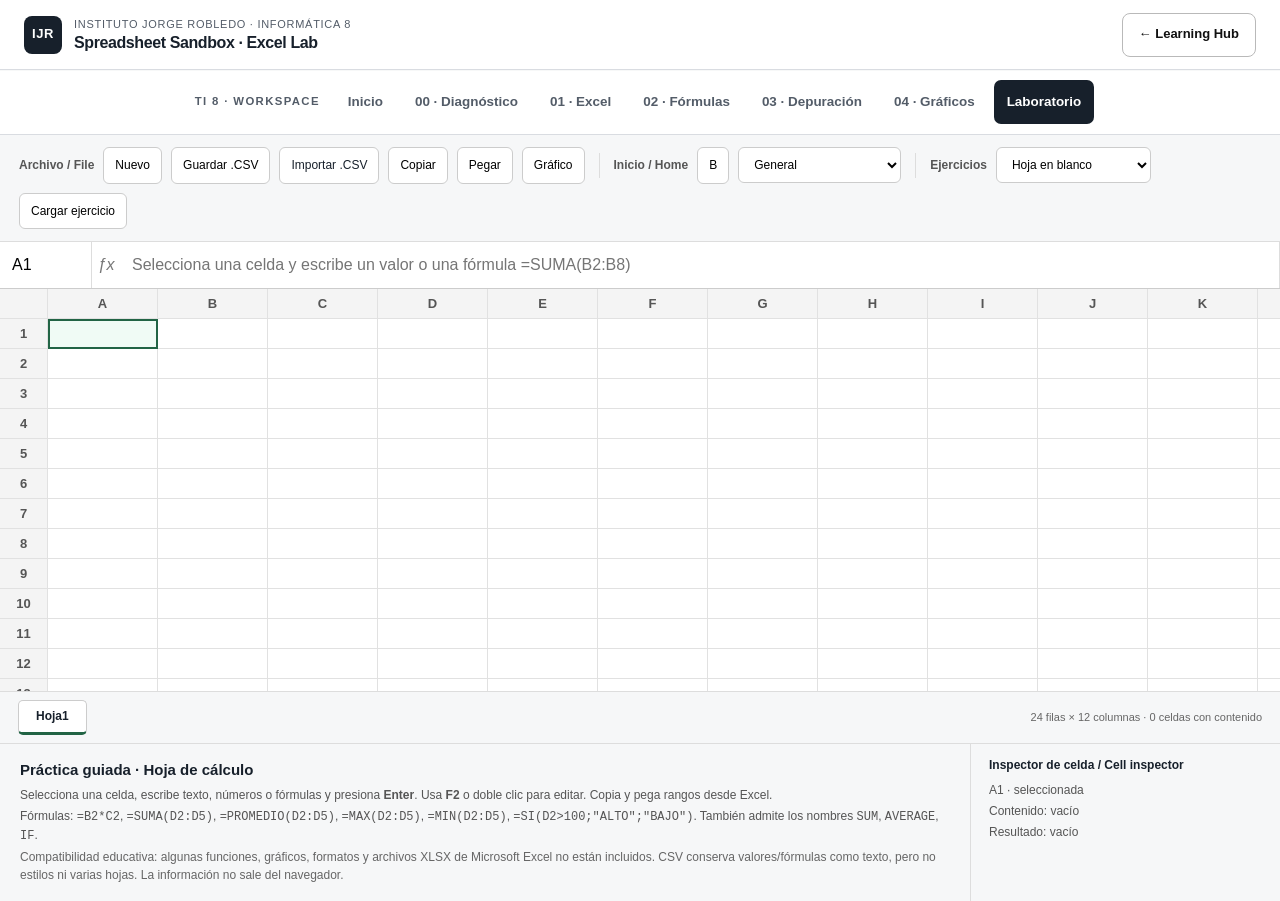
==== commit efc6acc5: "feat(ti8): unify learning studio navigation and shared visual system" ====
--- a/excel-sandbox/index.html
+++ b/excel-sandbox/index.html
@@ -3,8 +3,11 @@
 <style>
 :root{--line:#d8d8d8;--paper:#fff;--ink:#111;--muted:#666}body{background:#fff}.workspace{height:calc(100vh - 70px);min-height:660px;display:flex;flex-direction:column}.sheet-ribbon{border-bottom:1px solid #ddd;background:#fafafa;padding:12px 19px;display:flex;gap:9px;align-items:center;flex-wrap:wrap}.sheet-ribbon button,.sheet-ribbon label,.sheet-ribbon select{border:1px solid #ccc;border-radius:6px;background:white;padding:8px 11px;font-size:12px;cursor:pointer}.sheet-ribbon button:hover{border-color:#111}.sheet-ribbon select{max-width:210px}.sheet-ribbon input[type=file]{display:none}.sheet-formula{display:grid;grid-template-columns:92px 28px 1fr;align-items:center;border-bottom:1px solid #ccc;background:#fff;height:47px}.sheet-formula input{height:100%;border:0;border-right:1px solid #ddd;padding:0 12px;min-width:0}.sheet-formula span{text-align:center;font-style:italic;color:#777}.sheet-sheet{overflow:auto;flex:1;background:#f8f8f8;position:relative}.sheet-grid{border-collapse:separate;border-spacing:0;min-width:100%;table-layout:fixed;background:white}.sheet-grid th,.sheet-grid td{height:30px;min-width:110px;width:110px;border-right:1px solid #e1e1e1;border-bottom:1px solid #e1e1e1;padding:0 8px;white-space:nowrap;overflow:hidden;text-overflow:ellipsis;font-size:12px}.sheet-grid th{min-width:48px;width:48px;background:#f4f4f4;color:#555;font-weight:650;text-align:center;position:sticky;left:0;z-index:1}.sheet-grid thead th{top:0;position:sticky;z-index:2}.sheet-grid thead th:first-child{left:0;z-index:3}.sheet-grid td{cursor:cell;background:#fff}.sheet-grid td.current{outline:2px solid #226445;outline-offset:-2px;background:#f0fbf5}.sheet-grid td.preview-error{color:#a12828}.sheet-grid td.formula-cell{font-style:normal}.sheet-grid td b{font-weight:inherit}.sheet-grid td[contenteditable=true]{outline:2px solid #111;background:#fff;cursor:text;white-space:pre}.sheet-tabs{border-top:1px solid #ddd;background:#fafafa;padding:8px 18px;display:flex;gap:12px;align-items:center}.sheet-tab{border:1px solid #ccc;background:white;border-bottom:3px solid #226445;border-radius:5px;padding:6px 17px;font-weight:750;font-size:12px}.sheet-status{margin-left:auto;color:#666;font-size:11px}.sheet-bottom{display:grid;grid-template-columns:minmax(0,1fr) 310px;gap:0;border-top:1px solid #ddd}.lesson-guide{padding:14px 20px;max-height:170px;overflow:auto}.lesson-guide h3{font-size:15px;margin:0 0 5px}.lesson-guide p{font-size:12px;color:#555;margin:2px 0}.lesson-guide code{font-size:12px}.inspector{border-left:1px solid #ddd;padding:12px 18px;background:#fafafa}.inspector h3{font-size:12px;margin:0 0 7px}.inspector p{font-size:12px;color:#555;margin:2px 0}.help{color:#666!important}.sr-only{position:absolute!important;width:1px;height:1px;clip:rect(0,0,0,0);overflow:hidden}.number{color:#245e42}.toast{color:#155f42;font-size:12px;font-weight:700}.toast.error{color:#a12828}.toolbar-title{font-weight:800;font-size:12px;color:#555}.toolbar-separator{height:25px;border-left:1px solid #ddd;margin:0 5px}.row0{background:#f3f3f3}.format-select{font-size:12px}
 @media(max-width:840px){.workspace{height:auto;min-height:700px}.sheet-sheet{height:430px;flex:auto}.sheet-bottom{grid-template-columns:1fr}.inspector{border-left:0;border-top:1px solid #ddd}.topbar{position:static}.sheet-ribbon{padding:10px}.sheet-grid th,.sheet-grid td{min-width:100px;width:100px}}
-</style></head>
+</style><link rel="stylesheet" href="../studio-shell.css?v=20261125-1">
+</head>
 <body><header class="topbar"><a href="../" class="brand"><span class="brand-mark">IJR</span><span><small>Instituto Jorge Robledo · Informática 8</small><strong>Spreadsheet Sandbox · Excel Lab</strong></span></a><div class="top-actions"><a class="button button-light" href="../">← Learning Hub</a></div></header>
+<nav class="studio-nav" aria-label="Navegación de Informática 8"><span class="studio-nav-label">TI 8 · Workspace</span><a href="../">Inicio</a><a href="../unidad-00-diagnostico/">00 · Diagnóstico</a><a href="../unidad-01-excel/">01 · Excel</a><a href="../unidad-02-excel/">02 · Fórmulas</a><a href="../unidad-03-excel/">03 · Depuración</a><a href="../unidad-04-excel/">04 · Gráficos</a><a href="../excel-sandbox/" aria-current="page">Laboratorio</a></nav>
+
 <main class="workspace"><div class="sheet-ribbon"><span class="toolbar-title">Archivo / File</span><button id="new">Nuevo</button><button id="save">Guardar .CSV</button><label for="import">Importar .CSV<input id="import" type="file" accept=".csv,text/csv,text/plain"></label><button id="copy">Copiar</button><button id="paste">Pegar</button><button id="chartBtn">Gráfico</button><span class="toolbar-separator"></span><span class="toolbar-title">Inicio / Home</span><button id="bold" title="Negrita de celda">B</button><select id="format" aria-label="Formato de celda"><option value="general">General</option><option value="currency">Moneda (COP)</option><option value="percent">Porcentaje</option><option value="decimal">Número (2 decimales)</option></select><span class="toolbar-separator"></span><span class="toolbar-title">Ejercicios</span><select id="dataset" aria-label="Cargar proyecto práctico"><option value="empty">Hoja en blanco</option><option value="restaurant">Restaurante</option><option value="fruit">Venta de frutas</option><option value="stationery">Papelería e IVA</option><option value="energy">Consumo energético</option></select><button id="load">Cargar ejercicio</button><span id="notify" class="toast" role="status" aria-live="polite"></span></div>
 <div class="sheet-formula"><input id="nameBox" aria-label="Referencia de celda" value="A1"><span>ƒx</span><input id="formula" aria-label="Barra de fórmulas" placeholder="Selecciona una celda y escribe un valor o una fórmula =SUMA(B2:B8)"></div>
 <div class="sheet-sheet"><table class="sheet-grid" id="grid" aria-label="Hoja de cálculo editable"><thead id="head"></thead><tbody id="body"></tbody></table></div>
--- a/studio-shell.css
+++ b/studio-shell.css
@@ -0,0 +1,33 @@
+/* TI8 Studio — common visual layer; existing educational engines remain untouched. */
+:root{--studio-bg:#f6f7f8;--studio-surface:#fff;--studio-border:#d9dce1;--studio-ink:#17202b;--studio-muted:#535c68;--studio-accent:#245f45;--studio-focus:#245f45;--studio-radius:10px;--studio-shadow:0 2px 8px rgba(22,32,43,.045)}
+body{background:var(--studio-bg)!important;color:var(--studio-ink)}
+.topbar{background:#fff;gap:16px;min-height:70px;box-shadow:0 1px 0 rgba(22,32,43,.03);border-color:var(--studio-border)}
+.brand-mark{border-radius:8px;background:#17202b}.brand strong{letter-spacing:-.025em}.brand small{color:var(--studio-muted)}
+.topbar .button,.hub-shell .button,.guided-shell .button,.exam-primary,.exam-secondary{border-radius:8px;min-height:44px}
+.button:hover{transform:none}.button-dark,.exam-primary{background:var(--studio-ink);border-color:var(--studio-ink)}
+.studio-nav{display:flex;align-items:center;justify-content:center;gap:6px;flex-wrap:wrap;padding:10px clamp(12px,3vw,36px);border-bottom:1px solid var(--studio-border);background:var(--studio-surface)}
+.studio-nav a{display:inline-flex;align-items:center;justify-content:center;min-height:44px;padding:8px 13px;border-radius:7px;text-decoration:none;font-size:.84rem;font-weight:680;color:var(--studio-muted);line-height:1.3}
+.studio-nav a:hover{background:#eef1f3;color:var(--studio-ink)}
+.studio-nav a[aria-current=page]{background:var(--studio-ink);color:#fff}
+.studio-nav-label{font-size:.71rem;letter-spacing:.12em;text-transform:uppercase;font-weight:800;color:var(--studio-muted);padding:0 9px}
+.studio-nav a:focus-visible,button:focus-visible,a:focus-visible,input:focus-visible,select:focus-visible,textarea:focus-visible{outline:3px solid var(--studio-focus);outline-offset:3px}
+body:has(#examRunner:not([hidden])) .studio-nav{display:none}
+.hub-shell,.guided-shell,.exam-shell{max-width:1500px}
+.hub-overview,.theory-hero,.workshop-hero,.course-hero,.module-header,.exam-title-bar,.exam-intro{border:1px solid var(--studio-border);border-radius:var(--studio-radius);background:var(--studio-surface);box-shadow:var(--studio-shadow)}
+.hub-overview::after{display:none}
+.hub-overview h1,.theory-hero h1,.workshop-hero h1,.module-header h1,.course-hero h1,.exam-title-bar h1{color:var(--studio-ink);letter-spacing:-.045em;line-height:1.08}
+.hub-topic-card,.guided-card,.concept-card,.learning-goals-panel,.hub-figure,.lab-zone,.journey-stage,.journey-sidebar,.module-side,.exam-question-card,.exam-sidebar,.resource-card{border:1px solid var(--studio-border);border-radius:var(--studio-radius);background:var(--studio-surface);box-shadow:var(--studio-shadow)}
+.hub-topic-card:not(.locked):hover,.resource-card:hover,.lesson-explain .concept-card:hover{transform:none;border-color:#8b939d;box-shadow:0 4px 14px rgba(22,32,43,.08)}
+.hub-topic-preview{background:#eef1f3}.hub-topic-preview img,.hub-topic-preview video{object-fit:contain}.hub-topic-card:hover .hub-topic-preview img,.hub-topic-preview video{transform:none}
+.topic-fullhd-video,.module-lesson .study-video video{object-fit:contain;border-radius:8px}
+.hub-topic-status{font-weight:750;letter-spacing:.06em}
+#diagnosticModule{border:1px solid var(--studio-border)!important;background:var(--studio-surface)!important;border-radius:var(--studio-radius)}
+.exam-intro aside,.exam-figure,.figure-stage{border-color:var(--studio-border);border-radius:8px;background:#f6f7f8}
+.exam-timer-shell{border-color:var(--studio-border);border-radius:8px;box-shadow:var(--studio-shadow)}
+.journey-nav-item.is-current{background:var(--studio-ink)}.module-side{top:90px}
+.sheet-ribbon,.sheet-tabs,.inspector{background:#f6f7f8}.sheet-ribbon button,.sheet-ribbon label,.sheet-ribbon select{min-height:36px;border-radius:6px}.sheet-grid td,.sheet-grid th{font-size:13px}.workspace{height:calc(100dvh - 134px);min-height:660px}
+.studio-route-note{font-size:.84rem;line-height:1.55;color:var(--studio-muted);margin:10px 0 0}
+.studio-section-label{font-weight:750;color:var(--studio-muted);font-size:.8rem;letter-spacing:.08em;text-transform:uppercase}
+@media(min-width:1100px){.hub-topic-grid{grid-template-columns:repeat(3,minmax(0,1fr));gap:18px}.hub-topic-card h2{font-size:clamp(1.2rem,1.6vw,1.55rem)}}
+@media(max-width:840px){.studio-nav{justify-content:flex-start;gap:4px;padding:8px 12px}.studio-nav-label{flex-basis:100%;padding:2px 6px}.studio-nav a{padding:8px 10px;font-size:.8rem}.workspace{height:auto;min-height:700px}.topbar{flex-wrap:wrap}.top-actions{flex-wrap:wrap;gap:8px}.brand small{white-space:normal}.hub-overview,.theory-hero,.workshop-hero{gap:18px}.module-side{position:static}}
+@media(prefers-reduced-motion:reduce){.studio-nav a,.hub-topic-card,.resource-card,.button{transition:none!important;animation:none!important}html{scroll-behavior:auto}}
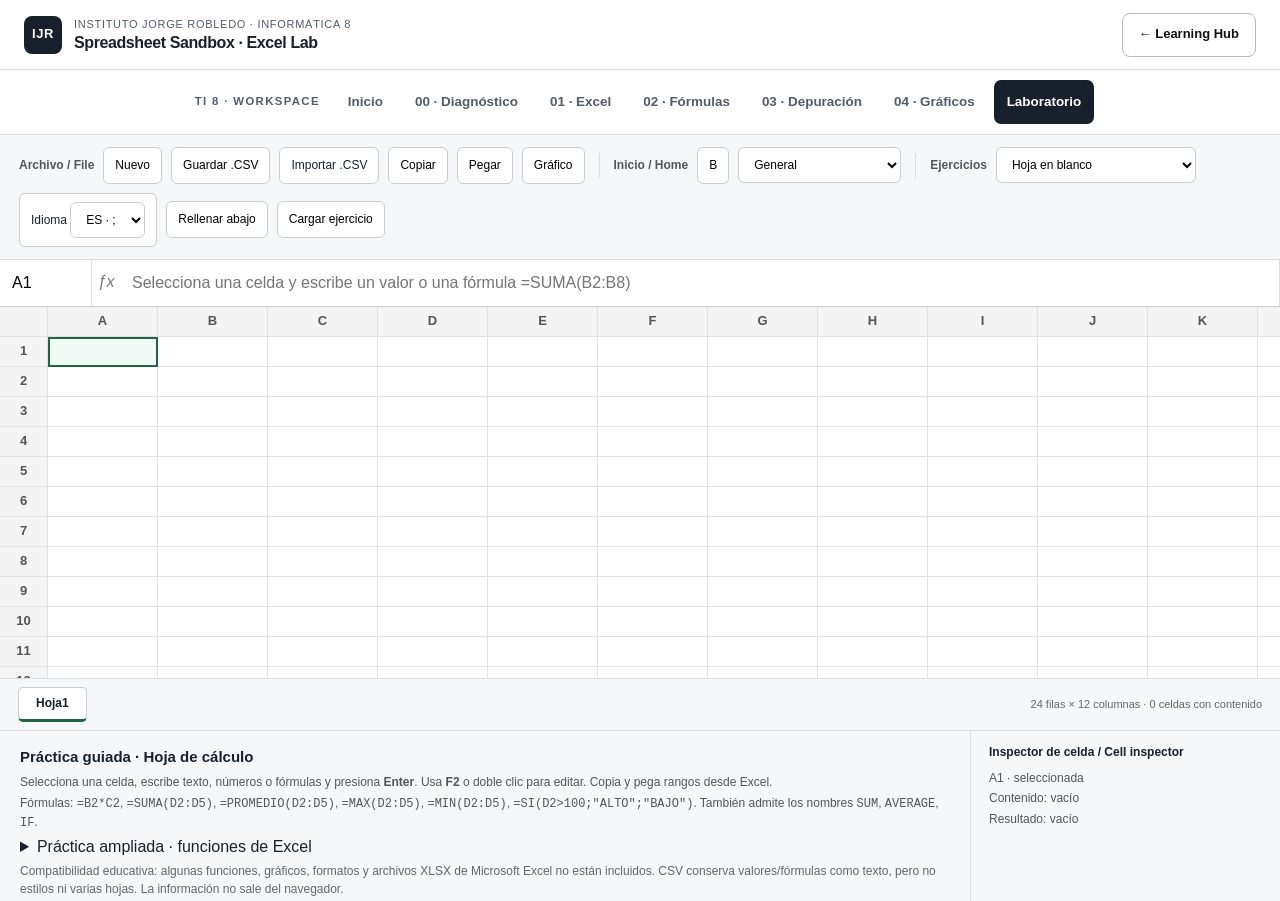
==== commit 1f5d26f1: "feat(ti8): shared Excel formula core and extended function practice" ====
--- a/excel-sandbox/index.html
+++ b/excel-sandbox/index.html
@@ -3,16 +3,17 @@
 <style>
 :root{--line:#d8d8d8;--paper:#fff;--ink:#111;--muted:#666}body{background:#fff}.workspace{height:calc(100vh - 70px);min-height:660px;display:flex;flex-direction:column}.sheet-ribbon{border-bottom:1px solid #ddd;background:#fafafa;padding:12px 19px;display:flex;gap:9px;align-items:center;flex-wrap:wrap}.sheet-ribbon button,.sheet-ribbon label,.sheet-ribbon select{border:1px solid #ccc;border-radius:6px;background:white;padding:8px 11px;font-size:12px;cursor:pointer}.sheet-ribbon button:hover{border-color:#111}.sheet-ribbon select{max-width:210px}.sheet-ribbon input[type=file]{display:none}.sheet-formula{display:grid;grid-template-columns:92px 28px 1fr;align-items:center;border-bottom:1px solid #ccc;background:#fff;height:47px}.sheet-formula input{height:100%;border:0;border-right:1px solid #ddd;padding:0 12px;min-width:0}.sheet-formula span{text-align:center;font-style:italic;color:#777}.sheet-sheet{overflow:auto;flex:1;background:#f8f8f8;position:relative}.sheet-grid{border-collapse:separate;border-spacing:0;min-width:100%;table-layout:fixed;background:white}.sheet-grid th,.sheet-grid td{height:30px;min-width:110px;width:110px;border-right:1px solid #e1e1e1;border-bottom:1px solid #e1e1e1;padding:0 8px;white-space:nowrap;overflow:hidden;text-overflow:ellipsis;font-size:12px}.sheet-grid th{min-width:48px;width:48px;background:#f4f4f4;color:#555;font-weight:650;text-align:center;position:sticky;left:0;z-index:1}.sheet-grid thead th{top:0;position:sticky;z-index:2}.sheet-grid thead th:first-child{left:0;z-index:3}.sheet-grid td{cursor:cell;background:#fff}.sheet-grid td.current{outline:2px solid #226445;outline-offset:-2px;background:#f0fbf5}.sheet-grid td.preview-error{color:#a12828}.sheet-grid td.formula-cell{font-style:normal}.sheet-grid td b{font-weight:inherit}.sheet-grid td[contenteditable=true]{outline:2px solid #111;background:#fff;cursor:text;white-space:pre}.sheet-tabs{border-top:1px solid #ddd;background:#fafafa;padding:8px 18px;display:flex;gap:12px;align-items:center}.sheet-tab{border:1px solid #ccc;background:white;border-bottom:3px solid #226445;border-radius:5px;padding:6px 17px;font-weight:750;font-size:12px}.sheet-status{margin-left:auto;color:#666;font-size:11px}.sheet-bottom{display:grid;grid-template-columns:minmax(0,1fr) 310px;gap:0;border-top:1px solid #ddd}.lesson-guide{padding:14px 20px;max-height:170px;overflow:auto}.lesson-guide h3{font-size:15px;margin:0 0 5px}.lesson-guide p{font-size:12px;color:#555;margin:2px 0}.lesson-guide code{font-size:12px}.inspector{border-left:1px solid #ddd;padding:12px 18px;background:#fafafa}.inspector h3{font-size:12px;margin:0 0 7px}.inspector p{font-size:12px;color:#555;margin:2px 0}.help{color:#666!important}.sr-only{position:absolute!important;width:1px;height:1px;clip:rect(0,0,0,0);overflow:hidden}.number{color:#245e42}.toast{color:#155f42;font-size:12px;font-weight:700}.toast.error{color:#a12828}.toolbar-title{font-weight:800;font-size:12px;color:#555}.toolbar-separator{height:25px;border-left:1px solid #ddd;margin:0 5px}.row0{background:#f3f3f3}.format-select{font-size:12px}
 @media(max-width:840px){.workspace{height:auto;min-height:700px}.sheet-sheet{height:430px;flex:auto}.sheet-bottom{grid-template-columns:1fr}.inspector{border-left:0;border-top:1px solid #ddd}.topbar{position:static}.sheet-ribbon{padding:10px}.sheet-grid th,.sheet-grid td{min-width:100px;width:100px}}
-</style><link rel="stylesheet" href="../studio-shell.css?v=20261125-1">
+</style><link rel="stylesheet" href="../studio-shell.css?v=20261125-vector-v2">
 </head>
 <body><header class="topbar"><a href="../" class="brand"><span class="brand-mark">IJR</span><span><small>Instituto Jorge Robledo · Informática 8</small><strong>Spreadsheet Sandbox · Excel Lab</strong></span></a><div class="top-actions"><a class="button button-light" href="../">← Learning Hub</a></div></header>
 <nav class="studio-nav" aria-label="Navegación de Informática 8"><span class="studio-nav-label">TI 8 · Workspace</span><a href="../">Inicio</a><a href="../unidad-00-diagnostico/">00 · Diagnóstico</a><a href="../unidad-01-excel/">01 · Excel</a><a href="../unidad-02-excel/">02 · Fórmulas</a><a href="../unidad-03-excel/">03 · Depuración</a><a href="../unidad-04-excel/">04 · Gráficos</a><a href="../excel-sandbox/" aria-current="page">Laboratorio</a></nav>
 
-<main class="workspace"><div class="sheet-ribbon"><span class="toolbar-title">Archivo / File</span><button id="new">Nuevo</button><button id="save">Guardar .CSV</button><label for="import">Importar .CSV<input id="import" type="file" accept=".csv,text/csv,text/plain"></label><button id="copy">Copiar</button><button id="paste">Pegar</button><button id="chartBtn">Gráfico</button><span class="toolbar-separator"></span><span class="toolbar-title">Inicio / Home</span><button id="bold" title="Negrita de celda">B</button><select id="format" aria-label="Formato de celda"><option value="general">General</option><option value="currency">Moneda (COP)</option><option value="percent">Porcentaje</option><option value="decimal">Número (2 decimales)</option></select><span class="toolbar-separator"></span><span class="toolbar-title">Ejercicios</span><select id="dataset" aria-label="Cargar proyecto práctico"><option value="empty">Hoja en blanco</option><option value="restaurant">Restaurante</option><option value="fruit">Venta de frutas</option><option value="stationery">Papelería e IVA</option><option value="energy">Consumo energético</option></select><button id="load">Cargar ejercicio</button><span id="notify" class="toast" role="status" aria-live="polite"></span></div>
+<main class="workspace"><div class="sheet-ribbon"><span class="toolbar-title">Archivo / File</span><button id="new">Nuevo</button><button id="save">Guardar .CSV</button><label for="import">Importar .CSV<input id="import" type="file" accept=".csv,text/csv,text/plain"></label><button id="copy">Copiar</button><button id="paste">Pegar</button><button id="chartBtn">Gráfico</button><span class="toolbar-separator"></span><span class="toolbar-title">Inicio / Home</span><button id="bold" title="Negrita de celda">B</button><select id="format" aria-label="Formato de celda"><option value="general">General</option><option value="currency">Moneda (COP)</option><option value="percent">Porcentaje</option><option value="decimal">Número (2 decimales)</option></select><span class="toolbar-separator"></span><span class="toolbar-title">Ejercicios</span><select id="dataset" aria-label="Cargar proyecto práctico"><option value="empty">Hoja en blanco</option><option value="restaurant">Restaurante</option><option value="fruit">Venta de frutas</option><option value="stationery">Papelería e IVA</option><option value="functions">Funciones · ventas escolares</option><option value="energy">Consumo energético</option></select><label>Idioma <select id="formulaLocale"><option value="es">ES · ;</option><option value="en">EN · ,</option></select></label><button id="fillDown">Rellenar abajo</button><button id="load">Cargar ejercicio</button><span id="notify" class="toast" role="status" aria-live="polite"></span></div>
 <div class="sheet-formula"><input id="nameBox" aria-label="Referencia de celda" value="A1"><span>ƒx</span><input id="formula" aria-label="Barra de fórmulas" placeholder="Selecciona una celda y escribe un valor o una fórmula =SUMA(B2:B8)"></div>
 <div class="sheet-sheet"><table class="sheet-grid" id="grid" aria-label="Hoja de cálculo editable"><thead id="head"></thead><tbody id="body"></tbody></table></div>
 <div class="sheet-tabs"><span class="sheet-tab">Hoja1</span><small class="sheet-status" id="status">24 filas × 12 columnas · edición local</small></div>
-<dialog id="chartDialog" style="border:1px solid #bbb;border-radius:10px;max-width:min(720px,95vw);width:100%;padding:24px"><div style="display:flex;justify-content:space-between;gap:12px;align-items:center"><h2 style="margin:0;font-size:20px">Gráfico de barras · Sheet preview</h2><button id="closeChart" style="padding:8px;border:1px solid #ccc;background:white;border-radius:6px">Cerrar</button></div><p style="color:#666;font-size:13px">Representación de los primeros registros: etiquetas de la columna A y valores numéricos de la columna seleccionada.</p><label>Columna de valores: <select id="chartColumn"><option value="B">B</option><option value="C">C</option><option value="D" selected>D</option><option value="E">E</option><option value="F">F</option></select></label><div id="chartBars" style="display:grid;gap:12px;margin-top:20px"></div></dialog><section class="sheet-bottom"><div class="lesson-guide"><h3>Práctica guiada · Hoja de cálculo</h3><p>Selecciona una celda, escribe texto, números o fórmulas y presiona <strong>Enter</strong>. Usa <strong>F2</strong> o doble clic para editar. Copia y pega rangos desde Excel.</p><p>Fórmulas: <code>=B2*C2</code>, <code>=SUMA(D2:D5)</code>, <code>=PROMEDIO(D2:D5)</code>, <code>=MAX(D2:D5)</code>, <code>=MIN(D2:D5)</code>, <code>=SI(D2>100;"ALTO";"BAJO")</code>. También admite los nombres <code>SUM</code>, <code>AVERAGE</code>, <code>IF</code>.</p><p class="help">Compatibilidad educativa: algunas funciones, gráficos, formatos y archivos XLSX de Microsoft Excel no están incluidos. CSV conserva valores/fórmulas como texto, pero no estilos ni varias hojas. La información no sale del navegador.</p></div><aside class="inspector"><h3>Inspector de celda / Cell inspector</h3><p id="inspectAddress">A1 · seleccionada</p><p id="inspectRaw">Contenido: vacío</p><p id="inspectValue">Resultado: vacío</p><p id="inspectError"></p></aside></section></main>
+<dialog id="chartDialog" style="border:1px solid #bbb;border-radius:10px;max-width:min(720px,95vw);width:100%;padding:24px"><div style="display:flex;justify-content:space-between;gap:12px;align-items:center"><h2 style="margin:0;font-size:20px">Gráfico de barras · Sheet preview</h2><button id="closeChart" style="padding:8px;border:1px solid #ccc;background:white;border-radius:6px">Cerrar</button></div><p style="color:#666;font-size:13px">Representación de los primeros registros: etiquetas de la columna A y valores numéricos de la columna seleccionada.</p><label>Columna de valores: <select id="chartColumn"><option value="B">B</option><option value="C">C</option><option value="D" selected>D</option><option value="E">E</option><option value="F">F</option></select></label><div id="chartBars" style="display:grid;gap:12px;margin-top:20px"></div></dialog><section class="sheet-bottom"><div class="lesson-guide"><h3>Práctica guiada · Hoja de cálculo</h3><p>Selecciona una celda, escribe texto, números o fórmulas y presiona <strong>Enter</strong>. Usa <strong>F2</strong> o doble clic para editar. Copia y pega rangos desde Excel.</p><p>Fórmulas: <code>=B2*C2</code>, <code>=SUMA(D2:D5)</code>, <code>=PROMEDIO(D2:D5)</code>, <code>=MAX(D2:D5)</code>, <code>=MIN(D2:D5)</code>, <code>=SI(D2>100;"ALTO";"BAJO")</code>. También admite los nombres <code>SUM</code>, <code>AVERAGE</code>, <code>IF</code>.</p><details id="functionsGuide"><summary>Práctica ampliada · funciones de Excel</summary><p>Carga «Funciones · ventas escolares». Resuelve F2:F11 con las funciones indicadas en E2:E11. Datos: cantidades en B2:B6, categorías en C2:C6; CONTARA usa A2:A6. SI devuelve ALTO si B2 es mayor o igual a 10; BAJO en otro caso. Usa ; para argumentos en español y , en inglés. No cambies los datos para comprobar el caso original.</p><button id="checkFunctions" type="button">Comprobar 10 retos</button><p id="functionsFeedback" role="status"></p><p>También: CONTAR.BLANCO, MEDIANA, PRODUCTO, REDONDEAR, ABS, RAIZ, POTENCIA, Y, O, NO, CONCATENAR, LARGO, MAYUSC, MINUSC.</p></details><p class="help">Compatibilidad educativa: algunas funciones, gráficos, formatos y archivos XLSX de Microsoft Excel no están incluidos. CSV conserva valores/fórmulas como texto, pero no estilos ni varias hojas. La información no sale del navegador.</p></div><aside class="inspector"><h3>Inspector de celda / Cell inspector</h3><p id="inspectAddress">A1 · seleccionada</p><p id="inspectRaw">Contenido: vacío</p><p id="inspectValue">Resultado: vacío</p><p id="inspectError"></p></aside></section></main>
+<script src="../excel-core.js?v=20261125-core1"></script>
 <script>
 "use strict";
 const ROWS=24,COLS=12,STORAGE="ijr-excel-lab-grade8-v1";
@@ -24,18 +25,8 @@
 function set(k,v){if(!valid(k))return;if(!v)delete cells[k];else cells[k]=String(v);persist();}
 function persist(){try{localStorage.setItem(STORAGE,JSON.stringify({cells,formats,bold}))}catch{}}
 function restore(){try{const d=JSON.parse(localStorage.getItem(STORAGE)||"{}");if(d&&typeof d==="object"){cells=d.cells&&typeof d.cells==="object"?d.cells:{};formats=d.formats&&typeof d.formats==="object"?d.formats:{};bold=d.bold&&typeof d.bold==="object"?d.bold:{}}}catch{}}
-function number(v){if(typeof v==="number")return v;if(typeof v==="boolean")return v?1:0;if(v===null||v==="")return 0;const t=String(v).trim();const n=Number(t.replace(",","."));if(!Number.isFinite(n))throw Error("#VALOR!");return n}
-function parseFormula(expr,visiting){const src=expr.slice(1).replace(/\$([A-L])/gi,"$1").replace(/([A-L])\$(\d+)/gi,"$1$2");
-const tok=src.match(/"(?:""|[^"])*"|\d+(?:[.,]\d+)?|[A-Za-zÁÉÍÓÚÑ_][\wÁÉÍÓÚÑ]*|>=|<=|<>|[()+*\/:;,%=<>-]/g)||[];if(tok.join("")!==src.replace(/\s+/g,""))throw Error("#FORMULA!");
-let p=0;const peek=()=>tok[p],pop=()=>tok[p++];function val(k){k=k.toUpperCase();if(!valid(k))throw Error("#REF!");if(visiting.has(k))throw Error("#CIRCULAR!");const v=get(k);if(!v)return 0;if(v.startsWith("=")){const next=new Set(visiting);next.add(k);return parseFormula(v,next)}if(/^-?\d+(?:[.,]\d+)?$/.test(v.trim()))return Number(v.replace(",","."));return v}
-function range(a,b){const x=/^([A-L])(\d+)$/i.exec(a),y=/^([A-L])(\d+)$/i.exec(b);if(!x||!y||!valid(a)||!valid(b))throw Error("#REF!");const out=[];for(let r=Math.min(+x[2],+y[2]);r<=Math.max(+x[2],+y[2]);r++)for(let c=Math.min(names.indexOf(x[1].toUpperCase()),names.indexOf(y[1].toUpperCase()));c<=Math.max(names.indexOf(x[1].toUpperCase()),names.indexOf(y[1].toUpperCase()));c++)out.push(val(names[c]+r));return out}
-function primary(){let t=pop();if(t===undefined)throw Error("#FORMULA!");if(t==="+")return number(primary());if(t==="-")return-number(primary());if(t==="("){const x=comparison();if(pop()!==")")throw Error("#FORMULA!");return x}if(t.startsWith('"'))return t.slice(1,-1).replace(/""/g,'"');if(/^\d/.test(t))return Number(t.replace(",","."));if(/^[A-Za-zÁÉÍÓÚÑ_]/.test(t)){const u=t.toUpperCase();if(peek()==="("){pop();const args=[];while(peek()!==")"){if(p>=tok.length)throw Error("#FORMULA!");args.push(comparison());if(peek()===";"||peek()===",")pop();else if(peek()!==")")throw Error("#FORMULA!");}pop();const flat=args.flat(Infinity);if(u==="IF"||u==="SI")return args[0]?args[1]:args[2];const nums=flat.filter(x=>x!==""&&x!==null).map(number);switch(u){case "SUM":case "SUMA":return nums.reduce((a,b)=>a+b,0);case "AVERAGE":case "PROMEDIO":return nums.length?nums.reduce((a,b)=>a+b,0)/nums.length:0;case "MIN":return Math.min(...nums);case "MAX":return Math.max(...nums);case "COUNT":case "CONTAR":return nums.length;case "IF":case "SI":return args[0]?args[1]:args[2];default:throw Error("#NOMBRE?")}}
-if(peek()===":"){pop();const e=pop();return range(u,e)}return val(u)}throw Error("#FORMULA!")}
-function mul(){let a=primary();while(["*","/"].includes(peek())){const op=pop(),b=primary();if(op==="*")a=number(a)*number(b);else{const den=number(b);if(den===0)throw Error("#DIV/0!");a=number(a)/den}}return a}
-function add(){let a=mul();while(["+","-"].includes(peek())){const op=pop(),b=mul();a=op==="+"?number(a)+number(b):number(a)-number(b)}return a}
-function comparison(){let a=add();while(["=","<>",">","<",">=","<="].includes(peek())){const op=pop(),b=add();const na=Number(a),nb=Number(b),x=Number.isFinite(na)&&Number.isFinite(nb)?na:String(a),y=Number.isFinite(na)&&Number.isFinite(nb)?nb:String(b);a=op==="="?x===y:op==="<>"?x!==y:op===">"?x>y:op==="<"?x<y:op===">="?x>=y:x<=y}return a}
-const ans=comparison();if(p!==tok.length)throw Error("#FORMULA!");return ans}
-function evaluate(k){const raw=get(k);if(!raw)return{value:"",error:""};if(raw[0]!=="=")return{value:raw,error:""};try{const result=parseFormula(raw,new Set([k]));return{value:typeof result==="boolean"?(result?"VERDADERO":"FALSO"):result,error:""}}catch(e){return{value:e.message.startsWith("#")?e.message:"#ERROR!",error:e.message}}}
+let locale="es",copiedRef=null;
+function evaluate(k){const r=TI8Excel.evaluate(cells,k,{cols:COLS,rows:ROWS,locale});return {...r,value:typeof r.value==="boolean"?(locale==="en"?(r.value?"TRUE":"FALSE"):(r.value?"VERDADERO":"FALSO")):r.value}}
 function display(k){const o=evaluate(k),f=formats[k];if(o.error)return o.value;const v=o.value;if(v===""||typeof v!=="number"||!Number.isFinite(v))return String(v);if(f==="currency")return new Intl.NumberFormat("es-CO",{style:"currency",currency:"COP",maximumFractionDigits:2,minimumFractionDigits:2}).format(v);if(f==="percent")return new Intl.NumberFormat("es-CO",{style:"percent",minimumFractionDigits:1,maximumFractionDigits:1}).format(v);if(f==="decimal")return v.toFixed(2);return String(Number(v.toFixed(8)))}
 function render(){const body=el("body");body.replaceChildren();for(let r=0;r<ROWS;r++){const tr=document.createElement("tr"),th=document.createElement("th");th.textContent=r+1;th.scope="row";tr.append(th);for(let c=0;c<COLS;c++){const k=at(r,c),td=document.createElement("td");td.dataset.cell=k;td.textContent=display(k);td.className=(k===selected?"current ":"")+(get(k).startsWith("=")?"formula-cell ":"")+(evaluate(k).error?"preview-error ":"");td.style.fontWeight=bold[k]?"bold":"normal";td.title=k+" · "+get(k);tr.append(td)}body.append(tr)}updateInspector()}
 function updateInspector(){const o=evaluate(selected);el("nameBox").value=selected;el("formula").value=get(selected);el("inspectAddress").textContent=selected+" · seleccionada";el("inspectRaw").textContent="Contenido: "+(get(selected)||"vacío");el("inspectValue").textContent="Resultado: "+(display(selected)||"vacío");el("inspectError").textContent=o.error?"Error: "+o.error:"";el("format").value=formats[selected]||"general";el("status").textContent=ROWS+" filas × "+COLS+" columnas · "+Object.keys(cells).length+" celdas con contenido"}
@@ -51,12 +42,13 @@
 function coordinates(k){const m=/^([A-L])(\d+)$/.exec(k);return{r:Number(m[2])-1,c:names.indexOf(m[1])}}
 function loadData(which){if(which==="empty"){cells={};formats={};bold={};persist();render();return}
 const examples={
+functions:[["Producto","Cantidad","Categoría","","Función","Resultado"],["Cuaderno","12","Útiles","","SUMA",""],["Lápiz","8","Útiles","","PROMEDIO",""],["Mango","15","Fruta","","MAX",""],["Pera","5","Fruta","","MIN",""],["Borrador","","Útiles","","CONTAR",""],["","","","","CONTARA (A2:A6)",""],["","","","","CONTAR.SI (Útiles)",""],["","","","","SUMAR.SI (Fruta)",""],["","","","","PROMEDIO.SI (Fruta)",""],["","","","","SI (B2>=10: ALTO/BAJO)",""]],
 restaurant:[["Producto","Cantidad","Precio unitario","Total"],["Hamburguesa","4","14000","=B2*C2"],["Perro caliente","6","9000","=B3*C3"],["Jugo","8","5000","=B4*C4"],["Total","","","=SUMA(D2:D4)"]],
 fruit:[["Fruta","Kilogramos","Precio/kg","Subtotal"],["Manzana","5","6000","=B2*C2"],["Mango","7","4500","=B3*C3"],["Banano","12","2500","=B4*C4"],["Venta total","","","=SUMA(D2:D4)"]],
 stationery:[["Producto","Cantidad","Precio unitario","Subtotal","IVA (ejemplo 19%)","Total"],["Cuaderno","5","4500","=B2*C2","=D2*0.19","=D2+E2"],["Lápiz","12","1200","=B3*C3","=D3*0.19","=D3+E3"],["Marcador","6","3000","=B4*C4","=D4*0.19","=D4+E4"],["Gran total","","","","","=SUMA(F2:F4)"]],
 energy:[["Habitación","Potencia (kW)","Horas","Energía (kWh)","Tarifa supuesta COP/kWh","Costo"],["Sala","0.12","100","=B2*C2","800","=D2*E2"],["Cocina","0.18","80","=B3*C3","800","=D3*E3"],["Habitación","0.08","120","=B4*C4","800","=D4*E4"],["Total","","","=SUMA(D2:D4)","","=SUMA(F2:F4)"]]};
-cells={};formats={};bold={};(examples[which]||[]).forEach((row,r)=>row.forEach((v,c)=>{if(v)cells[at(r,c)]=v;if(r===0)bold[at(r,c)]=true}));if(which!=="energy"){for(let r=1;r<=4;r++)formats["D"+(r+1)]="currency"}else for(let r=1;r<=4;r++)formats["F"+(r+1)]="currency";persist();render();tell("Ejercicio cargado · modifica las celdas para practicar")}
-function setup(){el("head").innerHTML="<tr><th></th>"+names.map(c=>"<th scope='col'>"+c+"</th>").join("")+"</tr>";restore();render();const body=el("body");body.addEventListener("click",e=>{const td=e.target.closest("td");if(td&&!editing)select(td.dataset.cell)});body.addEventListener("dblclick",e=>{const td=e.target.closest("td");if(td){selected=td.dataset.cell;beginEdit()}});body.addEventListener("keydown",e=>{const td=e.target.closest('td[contenteditable=true]');if(!td)return;if(e.key==="Enter"){e.preventDefault();endEdit(td);move(0,1)}else if(e.key==="Escape"){e.preventDefault();endEdit(td,false)}});body.addEventListener("focusout",e=>{const td=e.target.closest('td[contenteditable=true]');if(td&&editing)endEdit(td)});el("formula").addEventListener("keydown",e=>{if(e.key==="Enter"){commit(e.target.value);move(0,1)}if(e.key==="Escape")updateInspector()});el("nameBox").addEventListener("keydown",e=>{if(e.key==="Enter"){const k=e.target.value.trim().toUpperCase();if(valid(k))select(k);else{tell("Referencia fuera de rango (A1:L24)",true);updateInspector()}}});document.addEventListener("keydown",e=>{if(e.target.closest("input,textarea,select,[contenteditable=true]"))return;if(e.key==="ArrowRight"){e.preventDefault();move(1,0)}if(e.key==="ArrowLeft"){e.preventDefault();move(-1,0)}if(e.key==="ArrowDown"){e.preventDefault();move(0,1)}if(e.key==="ArrowUp"){e.preventDefault();move(0,-1)}if(e.key==="Enter"||e.key==="F2"){e.preventDefault();beginEdit()}if(e.key==="Delete"||e.key==="Backspace"){e.preventDefault();commit("")}});el("closeChart").onclick=()=>el("chartDialog").close();function drawChart(){const col=el("chartColumn").value,vals=[];for(let r=2;r<=10;r++){const name=get("A"+r),o=evaluate(col+r);if(name&&o.value!==""&&!o.error){const n=Number(o.value);if(Number.isFinite(n))vals.push({name,n})}}const root=el("chartBars");root.replaceChildren();if(!vals.length){root.textContent="No hay números válidos para graficar en esta columna.";return}const max=Math.max(1,...vals.map(x=>Math.max(0,x.n)));for(const v of vals){const row=document.createElement("div");row.style.display="grid";row.style.gridTemplateColumns="120px 1fr 85px";row.style.gap="12px";row.style.alignItems="center";const label=document.createElement("span");label.textContent=v.name;label.style.fontSize="12px";const barOuter=document.createElement("div");barOuter.style.background="#f3f3f3";barOuter.style.height="24px";const bar=document.createElement("div");bar.style.width=(Math.max(0,v.n)/max*100)+"%";bar.style.height="100%";bar.style.background="#245c47";barOuter.append(bar);const value=document.createElement("strong");value.textContent=String(v.n);row.append(label,barOuter,value);root.append(row)}}el("chartBtn").onclick=()=>{drawChart();el("chartDialog").showModal()};el("chartColumn").onchange=drawChart;el("new").onclick=()=>{if(confirm("¿Crear una hoja nueva? Se reemplazarán los datos de esta hoja.")){loadData("empty");tell("Nueva hoja creada")}};el("load").onclick=()=>{if(confirm("¿Cargar el ejercicio y reemplazar la hoja actual?"))loadData(el("dataset").value)};el("bold").onclick=()=>{bold[selected]=!bold[selected];persist();render()};el("format").onchange=e=>{formats[selected]=e.target.value;persist();render()};el("copy").onclick=async()=>{clipboard=get(selected);try{await navigator.clipboard.writeText(clipboard);tell("Celda copiada")}catch{tell("Copiado para pegar dentro del sandbox")}};el("paste").onclick=async()=>{let text=clipboard;try{text=await navigator.clipboard.readText()}catch{}if(text){pasteBlock(text)}else tell("No hay contenido copiado",true)};el("save").onclick=()=>{let maxR=0,maxC=0;for(const k of Object.keys(cells)){const v=coordinates(k);maxR=Math.max(maxR,v.r);maxC=Math.max(maxC,v.c)}const lines=[];for(let r=0;r<=maxR;r++){const fields=[];for(let c=0;c<=maxC;c++)fields.push(csvEscape(get(at(r,c))));lines.push(fields.join(","))}const blob=new Blob(["\uFEFF"+lines.join("\r\n")],{type:"text/csv;charset=utf-8"}),url=URL.createObjectURL(blob),a=document.createElement("a");a.href=url;a.download="ijr-informatica-8-hoja.csv";a.click();URL.revokeObjectURL(url);tell("CSV exportado")};el("import").onchange=async e=>{const f=e.target.files[0];if(!f)return;if(f.size>1000000){tell("Archivo demasiado grande",true);return}const s=await f.text(),data=csvRows(s.replace(/^\uFEFF/,""));if(!confirm("¿Importar CSV y reemplazar el contenido actual?"))return;cells={};formats={};bold={};let count=0;data.slice(0,ROWS).forEach((row,r)=>row.slice(0,COLS).forEach((v,c)=>{if(v){cells[at(r,c)]=v;count++}}));persist();render();tell("CSV importado: "+count+" celdas");e.target.value=""};}
+cells={};formats={};bold={};(examples[which]||[]).forEach((row,r)=>row.forEach((v,c)=>{if(v)cells[at(r,c)]=v;if(r===0)bold[at(r,c)]=true}));if(which==="functions"){el("functionsGuide").open=true;el("functionsFeedback").textContent="";}else if(which!=="energy"){for(let r=1;r<=4;r++)formats["D"+(r+1)]="currency"}else for(let r=1;r<=4;r++)formats["F"+(r+1)]="currency";persist();render();tell("Ejercicio cargado · modifica las celdas para practicar")}
+function setup(){el("head").innerHTML="<tr><th></th>"+names.map(c=>"<th scope='col'>"+c+"</th>").join("")+"</tr>";restore();render();const body=el("body");body.addEventListener("click",e=>{const td=e.target.closest("td");if(td&&!editing)select(td.dataset.cell)});body.addEventListener("dblclick",e=>{const td=e.target.closest("td");if(td){selected=td.dataset.cell;beginEdit()}});body.addEventListener("keydown",e=>{const td=e.target.closest('td[contenteditable=true]');if(!td)return;if(e.key==="Enter"){e.preventDefault();endEdit(td);move(0,1)}else if(e.key==="Escape"){e.preventDefault();endEdit(td,false)}});body.addEventListener("focusout",e=>{const td=e.target.closest('td[contenteditable=true]');if(td&&editing)endEdit(td)});el("formula").addEventListener("keydown",e=>{if(e.key==="Enter"){commit(e.target.value);move(0,1)}if(e.key==="Escape")updateInspector()});el("nameBox").addEventListener("keydown",e=>{if(e.key==="Enter"){const k=e.target.value.trim().toUpperCase();if(valid(k))select(k);else{tell("Referencia fuera de rango (A1:L24)",true);updateInspector()}}});document.addEventListener("keydown",e=>{if(e.target.closest("input,textarea,select,[contenteditable=true]"))return;if(e.key==="ArrowRight"){e.preventDefault();move(1,0)}if(e.key==="ArrowLeft"){e.preventDefault();move(-1,0)}if(e.key==="ArrowDown"){e.preventDefault();move(0,1)}if(e.key==="ArrowUp"){e.preventDefault();move(0,-1)}if(e.key==="Enter"||e.key==="F2"){e.preventDefault();beginEdit()}if(e.key==="Delete"||e.key==="Backspace"){e.preventDefault();commit("")}});el("closeChart").onclick=()=>el("chartDialog").close();function drawChart(){const col=el("chartColumn").value,vals=[];for(let r=2;r<=10;r++){const name=get("A"+r),o=evaluate(col+r);if(name&&o.value!==""&&!o.error){const n=Number(o.value);if(Number.isFinite(n))vals.push({name,n})}}const root=el("chartBars");root.replaceChildren();if(!vals.length){root.textContent="No hay números válidos para graficar en esta columna.";return}const max=Math.max(1,...vals.map(x=>Math.max(0,x.n)));for(const v of vals){const row=document.createElement("div");row.style.display="grid";row.style.gridTemplateColumns="120px 1fr 85px";row.style.gap="12px";row.style.alignItems="center";const label=document.createElement("span");label.textContent=v.name;label.style.fontSize="12px";const barOuter=document.createElement("div");barOuter.style.background="#f3f3f3";barOuter.style.height="24px";const bar=document.createElement("div");bar.style.width=(Math.max(0,v.n)/max*100)+"%";bar.style.height="100%";bar.style.background="#245c47";barOuter.append(bar);const value=document.createElement("strong");value.textContent=String(v.n);row.append(label,barOuter,value);root.append(row)}}el("chartBtn").onclick=()=>{drawChart();el("chartDialog").showModal()};el("chartColumn").onchange=drawChart;el("new").onclick=()=>{if(confirm("¿Crear una hoja nueva? Se reemplazarán los datos de esta hoja.")){loadData("empty");tell("Nueva hoja creada")}};el("load").onclick=()=>{if(confirm("¿Cargar el ejercicio y reemplazar la hoja actual?"))loadData(el("dataset").value)};el("bold").onclick=()=>{bold[selected]=!bold[selected];persist();render()};el("format").onchange=e=>{formats[selected]=e.target.value;persist();render()};el("formulaLocale").onchange=e=>{locale=e.target.value;render();tell("Sintaxis "+(locale==="es"?"española (;)":"inglesa (,)"))};el("fillDown").onclick=()=>{const {r,c}=coordinates(selected);if(r+1>=ROWS){tell("No hay otra fila",true);return}const target=at(r+1,c);if(get(target)&&!confirm("¿Reemplazar "+target+"?"))return;set(target,TI8Excel.translate(get(selected),1,0,{cols:COLS,rows:ROWS}));select(target);tell("Rellenado con referencias ajustadas")};el("checkFunctions").onclick=()=>{const checks=[["F2",40,"SUMA","SUM"],["F3",10,"PROMEDIO","AVERAGE"],["F4",15,"MAX"],["F5",5,"MIN"],["F6",4,"CONTAR","COUNT"],["F7",5,"CONTARA","COUNTA"],["F8",3,"CONTAR.SI","COUNTIF"],["F9",20,"SUMAR.SI","SUMIF"],["F10",10,"PROMEDIO.SI","AVERAGEIF"],["F11","ALTO","SI","IF"]];const failed=checks.filter(([k,v,...fn])=>{const raw=get(k).toUpperCase().replace(/\s+/g,"");return !fn.some(n=>raw.startsWith("="+n+"("))||evaluate(k).value!==v});el("functionsFeedback").textContent=(10-failed.length)+"/10 correctos"+(failed.length?" · Revisa "+failed.map(x=>x[0]).join(", "):" · ¡Ruta completada!")};el("copy").onclick=async()=>{clipboard=get(selected);copiedRef=selected;try{await navigator.clipboard.writeText(clipboard);tell("Celda copiada")}catch{tell("Copiado para pegar dentro del sandbox")}};el("paste").onclick=async()=>{let text=clipboard;try{text=await navigator.clipboard.readText()}catch{}if(text&&copiedRef&&text===clipboard&&text.startsWith("=")){const a=coordinates(copiedRef),b=coordinates(selected);commit(TI8Excel.translate(text,b.r-a.r,b.c-a.c,{cols:COLS,rows:ROWS}));tell("Fórmula copiada con referencias ajustadas")}else if(text){pasteBlock(text)}else tell("No hay contenido copiado",true)};el("save").onclick=()=>{let maxR=0,maxC=0;for(const k of Object.keys(cells)){const v=coordinates(k);maxR=Math.max(maxR,v.r);maxC=Math.max(maxC,v.c)}const lines=[];for(let r=0;r<=maxR;r++){const fields=[];for(let c=0;c<=maxC;c++)fields.push(csvEscape(get(at(r,c))));lines.push(fields.join(","))}const blob=new Blob(["\uFEFF"+lines.join("\r\n")],{type:"text/csv;charset=utf-8"}),url=URL.createObjectURL(blob),a=document.createElement("a");a.href=url;a.download="ijr-informatica-8-hoja.csv";a.click();URL.revokeObjectURL(url);tell("CSV exportado")};el("import").onchange=async e=>{const f=e.target.files[0];if(!f)return;if(f.size>1000000){tell("Archivo demasiado grande",true);return}const s=await f.text(),data=csvRows(s.replace(/^\uFEFF/,""));if(!confirm("¿Importar CSV y reemplazar el contenido actual?"))return;cells={};formats={};bold={};let count=0;data.slice(0,ROWS).forEach((row,r)=>row.slice(0,COLS).forEach((v,c)=>{if(v){cells[at(r,c)]=v;count++}}));persist();render();tell("CSV importado: "+count+" celdas");e.target.value=""};}
 setup();
-const chosen=new URLSearchParams(location.search).get("exercise");if(["restaurant","fruit","stationery","energy"].includes(chosen)&&Object.keys(cells).length===0){loadData(chosen);tell("Ejercicio de la lección cargado automáticamente")}
+const chosen=new URLSearchParams(location.search).get("exercise");if(["restaurant","fruit","stationery","energy","functions"].includes(chosen)&&Object.keys(cells).length===0){loadData(chosen);tell("Ejercicio de la lección cargado automáticamente")}
 </script></body></html>
--- a/studio-shell.css
+++ b/studio-shell.css
@@ -31,3 +31,17 @@
 @media(min-width:1100px){.hub-topic-grid{grid-template-columns:repeat(3,minmax(0,1fr));gap:18px}.hub-topic-card h2{font-size:clamp(1.2rem,1.6vw,1.55rem)}}
 @media(max-width:840px){.studio-nav{justify-content:flex-start;gap:4px;padding:8px 12px}.studio-nav-label{flex-basis:100%;padding:2px 6px}.studio-nav a{padding:8px 10px;font-size:.8rem}.workspace{height:auto;min-height:700px}.topbar{flex-wrap:wrap}.top-actions{flex-wrap:wrap;gap:8px}.brand small{white-space:normal}.hub-overview,.theory-hero,.workshop-hero{gap:18px}.module-side{position:static}}
 @media(prefers-reduced-motion:reduce){.studio-nav a,.hub-topic-card,.resource-card,.button{transition:none!important;animation:none!important}html{scroll-behavior:auto}}
+
+/* Shared media workspace: vector previews, exact data figures, video kept as secondary media. */
+.studio-vector-preview{position:absolute;inset:0;display:grid;place-items:center;background:#fff}
+.hub-topic-preview .studio-vector-preview svg{max-height:100%;max-width:100%}
+.hub-topic-preview>span{bottom:8px;left:8px;font-size:.65rem;border-radius:5px;padding:5px 8px}
+.studio-vector-detail{border:1px solid var(--studio-border);border-radius:8px;background:white;margin:14px 0;overflow:hidden}
+.studio-vector-detail summary{padding:14px 16px;cursor:pointer;font-weight:750;color:var(--studio-ink)}
+.studio-vector-host{padding:12px}
+.studio-exercise-figure{margin:14px 0 18px;border:1px solid var(--studio-border);background:white;border-radius:8px;overflow:hidden}
+.studio-exercise-figure svg{display:block;width:100%;height:auto;font-family:Inter,Arial,sans-serif;text-rendering:geometricPrecision}
+.studio-figure-caption{font-size:.85rem;padding:12px 15px;color:var(--studio-muted);border-top:1px solid var(--studio-border)}
+.study-video video,.topic-fullhd-video{display:block;width:100%;height:auto;aspect-ratio:16/9;object-fit:contain;background:#17202b;border-radius:7px}
+.study-video,.topic-fullhd-panel{border:1px solid var(--studio-border);border-radius:8px;background:white;padding:clamp(12px,2vw,22px)}
+@media(max-width:600px){.studio-vector-host{padding:6px}.studio-figure-caption{font-size:.8rem}.hub-topic-preview>span{font-size:.65rem}}
